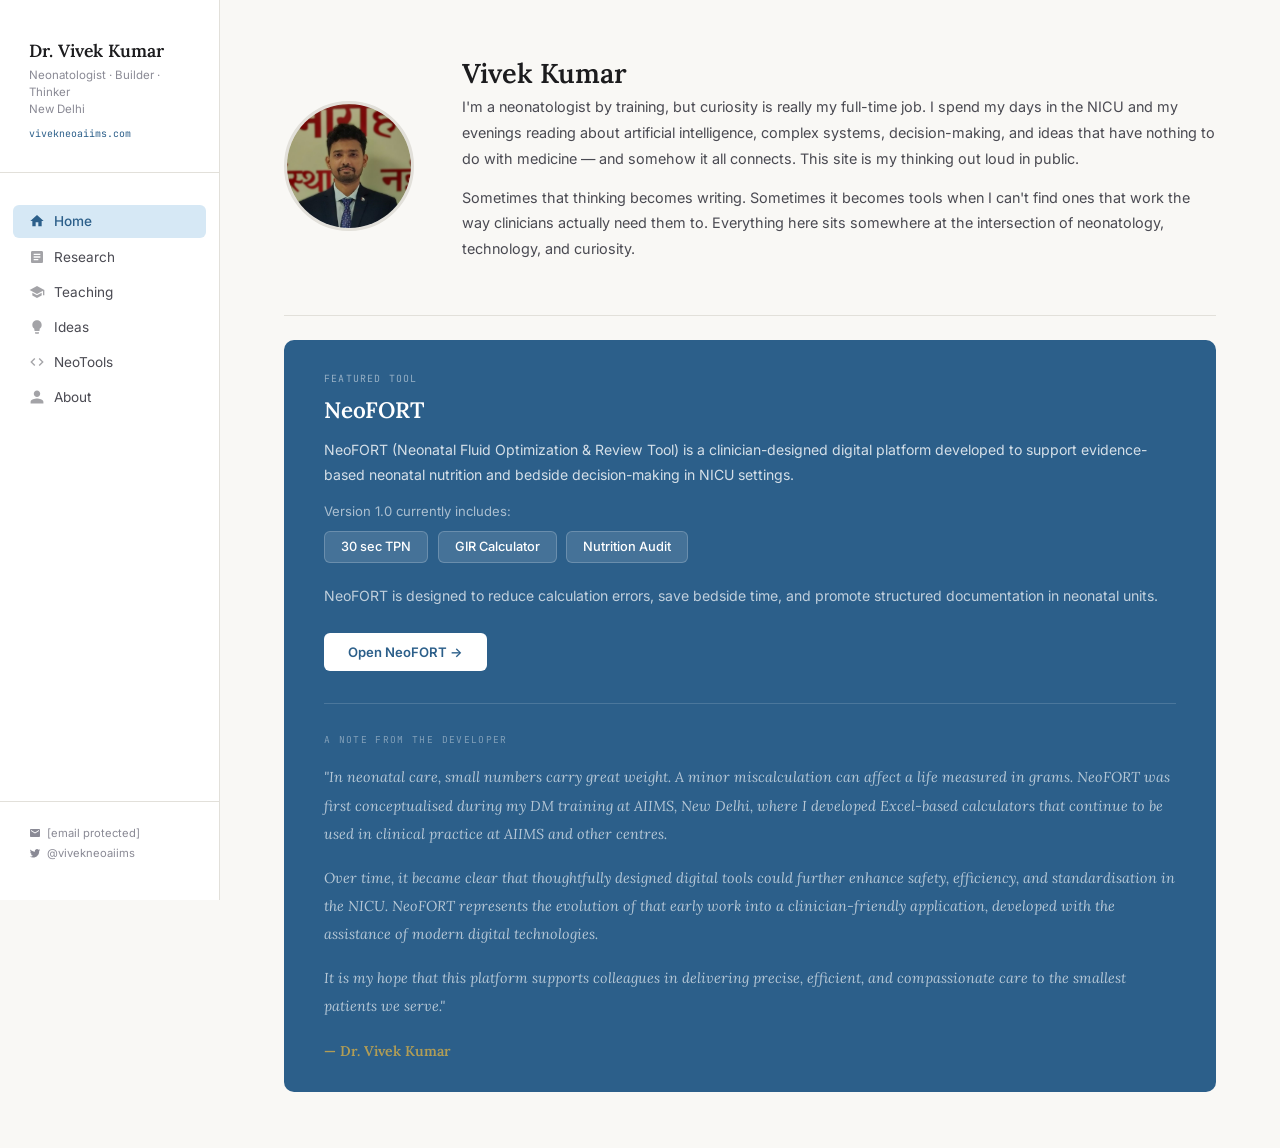
==== index.html @ 96e1ec3e "5th book addition" ====
<!DOCTYPE html>
<html lang="en">
<head>
  <meta charset="UTF-8"/>
  <meta name="viewport" content="width=device-width, initial-scale=1.0"/>
  <title>Dr. Vivek Kumar | Neonatologist · LHMC New Delhi</title>
  <link href="https://fonts.googleapis.com/css2?family=Lora:ital,wght@0,400;0,500;0,600;1,400;1,500&family=Inter:wght@300;400;500&family=JetBrains+Mono:wght@400&display=swap" rel="stylesheet"/>
  <style>
    *, *::before, *::after { box-sizing: border-box; margin: 0; padding: 0; }
    html { scroll-behavior: smooth; font-size: 16px; }

    :root {
      --bg: #f9f8f5;
      --white: #ffffff;
      --ink: #1c1c1e;
      --ink-mid: #4a4a52;
      --ink-light: #8a8a95;
      --rule: #e2e0da;
      --accent: #2c5f8a;
      --accent-light: #d6e8f5;
      --gold: #b8892a;
      --sidebar-w: 220px;
    }

    body {
      font-family: 'Inter', sans-serif;
      background: var(--bg);
      color: var(--ink);
      display: flex;
      min-height: 100vh;
    }

    /* ── SIDEBAR ── */
    #sidebar {
      width: var(--sidebar-w);
      min-height: 100vh;
      background: var(--white);
      border-right: 1px solid var(--rule);
      display: flex;
      flex-direction: column;
      padding: 2.5rem 0;
      position: fixed;
      top: 0; left: 0; bottom: 0;
      z-index: 50;
    }

    .site-id {
      padding: 0 1.8rem 2rem;
      border-bottom: 1px solid var(--rule);
      margin-bottom: 2rem;
    }
    .site-id .name {
      font-family: 'Lora', serif;
      font-size: 1.1rem; font-weight: 600;
      color: var(--ink); line-height: 1.3; margin-bottom: 0.25rem;
    }
    .site-id .role {
      font-size: 0.72rem; color: var(--ink-light); line-height: 1.5;
    }
    .site-id .domain {
      font-family: 'JetBrains Mono', monospace;
      font-size: 0.62rem; color: var(--accent);
      margin-top: 0.5rem; display: block;
    }

    nav ul { list-style: none; padding: 0 0.8rem; }
    nav ul li { margin-bottom: 0.1rem; }

    nav a {
      display: flex; align-items: center; gap: 0.6rem;
      padding: 0.55rem 1rem; border-radius: 6px;
      font-size: 0.85rem; font-weight: 400;
      color: var(--ink-mid); text-decoration: none;
      cursor: pointer; background: none; border: none;
      width: 100%; text-align: left;
      transition: background 0.15s, color 0.15s;
    }
    nav a:hover { background: var(--bg); color: var(--ink); }
    nav a.active { background: var(--accent-light); color: var(--accent); font-weight: 500; }

    .nav-icon { width: 16px; height: 16px; opacity: 0.5; flex-shrink: 0; fill: currentColor; }
    nav a.active .nav-icon, nav a:hover .nav-icon { opacity: 1; }

    .sidebar-footer {
      margin-top: auto; padding: 1.5rem 1.8rem 0;
      border-top: 1px solid var(--rule);
    }
    .contact-pill { display: flex; flex-direction: column; gap: 0.4rem; }
    .contact-pill a {
      font-size: 0.7rem; color: var(--ink-light);
      text-decoration: none; display: flex; align-items: center; gap: 0.4rem;
      transition: color 0.15s;
    }
    .contact-pill a:hover { color: var(--accent); }

    /* ── MAIN ── */
    main { margin-left: var(--sidebar-w); flex: 1; min-height: 100vh; }

    .page { display: none; padding: 3.5rem 4rem; max-width: 100%; }
    .page.active { display: block; }

    .page-eyebrow {
      font-family: 'JetBrains Mono', monospace;
      font-size: 0.65rem; letter-spacing: 0.12em;
      text-transform: uppercase; color: var(--gold); margin-bottom: 0.6rem;
    }
    .page-title {
      font-family: 'Lora', serif;
      font-size: 2rem; font-weight: 500;
      color: var(--ink); line-height: 1.2; margin-bottom: 1rem;
    }
    .page-title em { font-style: italic; color: var(--accent); }
    hr.divider { border: none; border-top: 1px solid var(--rule); margin: 1.5rem 0; }

    .section-subhead {
      font-family: 'JetBrains Mono', monospace;
      font-size: 0.65rem; letter-spacing: 0.12em;
      text-transform: uppercase; color: var(--ink-light);
      margin: 2rem 0 1rem;
    }

    /* ── HOME ── */
    .home-top { display: flex; gap: 3rem; align-items: center; margin-bottom: 2.5rem; }
    .home-photo {
      width: 130px; height: 130px; border-radius: 50%;
      background: var(--accent-light); border: 3px solid var(--rule);
      flex-shrink: 0; overflow: hidden;
      display: flex; align-items: center; justify-content: center;
    }
    .home-photo img { width: 100%; height: 100%; object-fit: cover; }
    .home-photo-placeholder { display: flex; flex-direction: column; align-items: center; gap: 0.5rem; }
    .home-photo-placeholder svg { width: 40px; height: 40px; fill: var(--accent); opacity: 0.3; }
    .home-photo-placeholder span { font-size: 0.6rem; color: var(--ink-light); font-family: 'JetBrains Mono', monospace; }
    .home-bio h1 { font-family: 'Lora', serif; font-size: 1.7rem; font-weight: 600; color: var(--ink); margin-bottom: 0.25rem; }
    .home-bio .subtitle { font-size: 0.88rem; color: var(--accent); font-weight: 400; margin-bottom: 1rem; }
    .home-bio p { font-size: 0.9rem; line-height: 1.8; color: var(--ink-mid); margin-bottom: 0.8rem; }

    .tag-row { display: flex; flex-wrap: wrap; gap: 0.4rem; margin-top: 1rem; }
    .tag { font-size: 0.7rem; background: var(--white); border: 1px solid var(--rule); color: var(--ink-mid); padding: 0.25rem 0.65rem; border-radius: 20px; }
    .tag.accent { background: var(--accent-light); border-color: #b8d4ec; color: var(--accent); }

    .cred-grid { display: grid; grid-template-columns: repeat(3, 1fr); gap: 1rem; margin-top: 2rem; }
    .cred-box { background: var(--white); border: 1px solid var(--rule); border-radius: 8px; padding: 1.1rem 1.2rem; }
    .cred-box .label { font-family: 'JetBrains Mono', monospace; font-size: 0.6rem; letter-spacing: 0.1em; text-transform: uppercase; color: var(--ink-light); margin-bottom: 0.35rem; }
    .cred-box .value { font-family: 'Lora', serif; font-size: 0.95rem; font-weight: 500; color: var(--ink); line-height: 1.4; }
    .cred-box .sub { font-size: 0.72rem; color: var(--ink-light); margin-top: 0.2rem; }

    /* ── RESEARCH ── */
    .pub-entry { padding: 1.4rem 0; border-bottom: 1px solid var(--rule); }
    .pub-entry:first-of-type { padding-top: 0; }
    .pub-meta-row { display: flex; align-items: center; gap: 0.6rem; margin-bottom: 0.4rem; flex-wrap: wrap; }
    .pub-year { font-family: 'JetBrains Mono', monospace; font-size: 0.65rem; color: var(--gold); }
    .pub-badge { font-size: 0.62rem; font-family: 'JetBrains Mono', monospace; background: var(--accent-light); color: var(--accent); padding: 0.1rem 0.45rem; border-radius: 3px; text-transform: uppercase; letter-spacing: 0.06em; }
    .pub-journal { font-size: 0.75rem; color: var(--ink-light); font-style: italic; }
    .pub-title { font-family: 'Lora', serif; font-size: 1rem; font-weight: 500; color: var(--ink); line-height: 1.45; margin-bottom: 0.3rem; }
    .pub-authors { font-size: 0.78rem; color: var(--ink-light); }
    .pub-doi { display: inline-block; margin-top: 0.4rem; font-size: 0.72rem; color: var(--accent); text-decoration: none; font-family: 'JetBrains Mono', monospace; }
    .pub-doi:hover { text-decoration: underline; }

    /* ── TEACHING ── */
    .teaching-item { background: var(--white); border: 1px solid var(--rule); border-radius: 8px; padding: 1.2rem 1.5rem; margin-bottom: 0.9rem; display: flex; justify-content: space-between; align-items: flex-start; gap: 1rem; }
    .teaching-item h4 { font-family: 'Lora', serif; font-size: 0.98rem; font-weight: 500; color: var(--ink); margin-bottom: 0.25rem; }
    .teaching-item p { font-size: 0.8rem; color: var(--ink-light); line-height: 1.6; }
    .teaching-badge { font-family: 'JetBrains Mono', monospace; font-size: 0.6rem; letter-spacing: 0.08em; text-transform: uppercase; white-space: nowrap; background: var(--bg); border: 1px solid var(--rule); color: var(--ink-light); padding: 0.2rem 0.5rem; border-radius: 4px; flex-shrink: 0; }

    /* ── IDEAS ── */
    .blog-entry { padding: 1.4rem 0; border-bottom: 1px solid var(--rule); cursor: pointer; }
    .blog-entry:hover .blog-entry-title { color: var(--accent); }
    .blog-entry-cat { font-family: 'JetBrains Mono', monospace; font-size: 0.62rem; color: var(--gold); text-transform: uppercase; letter-spacing: 0.1em; margin-bottom: 0.35rem; }
    .blog-entry-title { font-family: 'Lora', serif; font-size: 1.05rem; font-weight: 500; color: var(--ink); line-height: 1.4; margin-bottom: 0.4rem; transition: color 0.15s; }
    .blog-entry-desc { font-size: 0.82rem; color: var(--ink-light); line-height: 1.7; margin-bottom: 0.5rem; }
    .coming-soon { display: inline-block; font-family: 'JetBrains Mono', monospace; font-size: 0.6rem; letter-spacing: 0.1em; text-transform: uppercase; background: #fef3c7; color: #92400e; padding: 0.15rem 0.5rem; border-radius: 3px; }

    /* ── NEOTOOLS ── */
    .tool-card {
      background: var(--white); border: 1px solid var(--rule);
      border-radius: 10px; padding: 1.6rem 2rem; margin-bottom: 1rem;
      display: flex; justify-content: space-between; align-items: flex-start; gap: 2rem;
    }
    .tool-card-body h3 { font-family: 'Lora', serif; font-size: 1.1rem; font-weight: 600; color: var(--ink); margin-bottom: 0.3rem; }
    .tool-card-body .tool-tag { font-family: 'JetBrains Mono', monospace; font-size: 0.6rem; color: var(--gold); text-transform: uppercase; letter-spacing: 0.1em; margin-bottom: 0.5rem; }
    .tool-card-body p { font-size: 0.82rem; color: var(--ink-light); line-height: 1.7; }
    .tool-features { display: flex; gap: 0.5rem; flex-wrap: wrap; margin-top: 0.8rem; }
    .tool-features span { font-size: 0.75rem; background: var(--accent-light); color: var(--accent); padding: 0.2rem 0.6rem; border-radius: 4px; font-weight: 500; }
    .tool-btn { display: inline-flex; align-items: center; gap: 0.4rem; background: var(--accent); color: var(--white); font-size: 0.8rem; font-weight: 500; padding: 0.6rem 1.2rem; border-radius: 6px; text-decoration: none; white-space: nowrap; flex-shrink: 0; align-self: center; transition: background 0.15s; }
    .tool-btn:hover { background: #234d72; }
    .soon-badge { display: inline-block; font-family: 'JetBrains Mono', monospace; font-size: 0.6rem; letter-spacing: 0.1em; text-transform: uppercase; background: var(--bg); color: var(--ink-light); border: 1px solid var(--rule); padding: 0.2rem 0.6rem; border-radius: 4px; align-self: center; }

    /* ── ABOUT ── */
    .about-grid { display: grid; grid-template-columns: 1.2fr 1fr; gap: 3rem; align-items: start; margin-top: 1.5rem; }
    .about-photo-wrap { display: flex; flex-direction: column; align-items: center; gap: 1.5rem; }
    .about-photo {
      width: 180px; height: 180px; border-radius: 50%;
      background: var(--accent-light); border: 4px solid var(--rule);
      overflow: hidden; display: flex; align-items: center; justify-content: center;
    }
    .about-photo img { width: 100%; height: 100%; object-fit: cover; }
    .about-photo-placeholder svg { width: 60px; height: 60px; fill: var(--accent); opacity: 0.25; }
    .about-stat-stack { width: 100%; display: flex; flex-direction: column; gap: 0.75rem; }
    .about-stat { background: var(--white); border: 1px solid var(--rule); border-radius: 8px; padding: 1rem 1.2rem; }
    .about-stat .stat-num { font-family: 'Lora', serif; font-size: 1.6rem; font-weight: 600; color: var(--accent); line-height: 1; }
    .about-stat .stat-label { font-size: 0.72rem; color: var(--ink-light); margin-top: 0.2rem; }
    .about-text p { font-size: 0.9rem; color: var(--ink-mid); line-height: 1.9; margin-bottom: 1rem; }
    .edu-timeline { list-style: none; padding: 0; }
    .edu-timeline li { padding: 0.9rem 0 0.9rem 1.5rem; border-left: 2px solid var(--rule); position: relative; margin-left: 0.5rem; }
    .edu-timeline li::before { content: ''; position: absolute; left: -5px; top: 1.15rem; width: 8px; height: 8px; border-radius: 50%; background: var(--accent); }
    .edu-timeline li:last-child { border-left-color: transparent; }
    .edu-timeline .edu-deg { font-family: 'Lora', serif; font-size: 0.97rem; font-weight: 500; color: var(--ink); }
    .edu-timeline .edu-inst { font-size: 0.78rem; color: var(--accent); margin-top: 0.15rem; }
    .edu-timeline .edu-year { font-family: 'JetBrains Mono', monospace; font-size: 0.62rem; color: var(--ink-light); margin-top: 0.1rem; }
    .interest-chips { display: flex; flex-wrap: wrap; gap: 0.5rem; margin-top: 1rem; }
    .interest-chip { font-size: 0.78rem; background: var(--white); border: 1px solid var(--rule); color: var(--ink-mid); padding: 0.3rem 0.75rem; border-radius: 20px; display: flex; align-items: center; gap: 0.35rem; }
    .interest-chip.primary { background: var(--accent-light); border-color: #b8d4ec; color: var(--accent); }

    /* ── RESEARCH SECTION HEADINGS ── */
    .research-section-heading {
      display: flex;
      align-items: center;
      gap: 0.75rem;
      margin: 2.5rem 0 1.25rem;
    }
    .research-section-heading h2 {
      font-family: 'Lora', serif;
      font-size: 1.25rem;
      font-weight: 600;
      color: var(--ink);
      line-height: 1.2;
    }
    .research-section-heading .rsh-num {
      font-family: 'JetBrains Mono', monospace;
      font-size: 0.62rem;
      letter-spacing: 0.1em;
      color: var(--accent);
      background: var(--accent-light);
      border: 1px solid #b8d4ec;
      padding: 0.15rem 0.5rem;
      border-radius: 4px;
      text-transform: uppercase;
      white-space: nowrap;
    }
    .research-section-line {
      flex: 1;
      height: 1px;
      background: var(--rule);
    }

    /* ── ANCHOR NAV ── */
    .research-anchor-nav {
      display: flex;
      gap: 0.4rem;
      flex-wrap: wrap;
      margin-bottom: 1.75rem;
      padding: 0.75rem 1rem;
      background: var(--white);
      border: 1px solid var(--rule);
      border-radius: 8px;
    }
    .research-anchor-nav a {
      font-family: 'JetBrains Mono', monospace;
      font-size: 0.68rem;
      letter-spacing: 0.05em;
      color: var(--ink-mid);
      text-decoration: none;
      padding: 0.3rem 0.7rem;
      border-radius: 4px;
      transition: background 0.15s, color 0.15s;
      white-space: nowrap;
    }
    .research-anchor-nav a:hover {
      background: var(--accent-light);
      color: var(--accent);
    }

    /* ── RESEARCH RESPONSIVE GRIDS ── */
    .metrics-grid {
      display: grid;
      grid-template-columns: repeat(4, 1fr);
      gap: 0.75rem;
      margin-bottom: 2rem;
    }
    .metric-card {
      background: var(--white);
      border: 1px solid var(--rule);
      border-radius: 8px;
      padding: 1rem 1.2rem;
      text-align: center;
    }
    .metric-val {
      font-family: 'Lora', serif;
      font-size: 1.6rem;
      font-weight: 600;
      color: var(--accent);
      line-height: 1;
      min-height: 1.6rem;
      display: flex;
      align-items: center;
      justify-content: center;
    }
    .metric-val.loading::after {
      content: '';
      display: inline-block;
      width: 18px; height: 18px;
      border: 2px solid var(--accent-light);
      border-top-color: var(--accent);
      border-radius: 50%;
      animation: spin 0.8s linear infinite;
    }
    @keyframes spin { to { transform: rotate(360deg); } }
    .metric-label {
      font-family: 'JetBrains Mono', monospace;
      font-size: 0.6rem;
      letter-spacing: 0.04em;
      color: var(--ink-light);
      margin-top: 0.3rem;
    }
    .grants-grid {
      display: grid;
      grid-template-columns: 1fr 1fr;
      gap: 1rem;
      margin-bottom: 2rem;
    }
    .awards-grid {
      display: grid;
      grid-template-columns: 1fr 1fr;
      gap: 0.75rem;
    }
    .scholar-updated {
      font-family: 'JetBrains Mono', monospace;
      font-size: 0.58rem;
      color: var(--ink-light);
      text-align: right;
      margin-bottom: 1.5rem;
      margin-top: -0.25rem;
    }

    /* ── MOBILE ── */
    .mobile-menu-btn { display: none; position: fixed; top: 1rem; left: 1rem; z-index: 100; background: var(--white); border: 1px solid var(--rule); border-radius: 6px; padding: 0.5rem 0.7rem; cursor: pointer; font-size: 1rem; }
    @media (max-width: 768px) {
      .mobile-menu-btn { display: block; }
      #sidebar { transform: translateX(-100%); transition: transform 0.25s ease; }
      #sidebar.open { transform: translateX(0); }
      main { margin-left: 0; }
      .page { padding: 4rem 1.5rem 2rem; }
      .home-top { flex-direction: column; gap: 1.5rem; align-items: center; text-align: center; }
      .cred-grid { grid-template-columns: 1fr 1fr; }
      .about-grid { grid-template-columns: 1fr; }
      .tool-card { flex-direction: column; }
      .metrics-grid { grid-template-columns: repeat(2, 1fr); }
      .grants-grid { grid-template-columns: 1fr; }
      .awards-grid { grid-template-columns: 1fr; }
      .pub-meta-row { flex-wrap: wrap; }
      .page-title { font-size: 1.5rem; }
    }
    @media (max-width: 480px) {
      .page { padding: 4rem 1rem 2rem; }
      .metrics-grid { grid-template-columns: repeat(2, 1fr); gap: 0.5rem; }
      .metric-val { font-size: 1.3rem; }
    }
  </style>
</head>
<body>

<button class="mobile-menu-btn" onclick="document.getElementById('sidebar').classList.toggle('open')">☰</button>

<aside id="sidebar">
  <div class="site-id">
    <div class="name">Dr. Vivek Kumar</div>
    <div class="role">Neonatologist · Builder · Thinker<br/>New Delhi</div>
    <span class="domain">vivekneoaiims.com</span>
  </div>

  <nav>
    <ul>
      <li>
        <a href="#" class="active" onclick="showPage('home',this);return false;">
          <svg class="nav-icon" viewBox="0 0 24 24"><path d="M10 20v-6h4v6h5v-8h3L12 3 2 12h3v8z"/></svg>
          Home
        </a>
      </li>
      <li>
        <a href="#" onclick="showPage('research',this);return false;">
          <svg class="nav-icon" viewBox="0 0 24 24"><path d="M19 3H5c-1.1 0-2 .9-2 2v14c0 1.1.9 2 2 2h14c1.1 0 2-.9 2-2V5c0-1.1-.9-2-2-2zm-5 14H7v-2h7v2zm3-4H7v-2h10v2zm0-4H7V7h10v2z"/></svg>
          Research
        </a>
      </li>
      <li>
        <a href="#" onclick="showPage('teaching',this);return false;">
          <svg class="nav-icon" viewBox="0 0 24 24"><path d="M12 3L1 9l11 6 9-4.91V17h2V9L12 3zM5 13.18v4L12 21l7-3.82v-4L12 17l-7-3.82z"/></svg>
          Teaching
        </a>
      </li>
      <li>
        <a href="#" onclick="showPage('ideas',this);return false;">
          <svg class="nav-icon" viewBox="0 0 24 24"><path d="M9 21c0 .55.45 1 1 1h4c.55 0 1-.45 1-1v-1H9v1zm3-19C8.14 2 5 5.14 5 9c0 2.38 1.19 4.47 3 5.74V17c0 .55.45 1 1 1h6c.55 0 1-.45 1-1v-2.26c1.81-1.27 3-3.36 3-5.74 0-3.86-3.14-7-7-7z"/></svg>
          Ideas
        </a>
      </li>
      <li>
        <a href="#" onclick="showPage('neotools',this);return false;">
          <svg class="nav-icon" viewBox="0 0 24 24"><path d="M9.4 16.6L4.8 12l4.6-4.6L8 6l-6 6 6 6 1.4-1.4zm5.2 0l4.6-4.6-4.6-4.6L16 6l6 6-6 6-1.4-1.4z"/></svg>
          NeoTools
        </a>
      </li>
      <li>
        <a href="#" onclick="showPage('about',this);return false;">
          <svg class="nav-icon" viewBox="0 0 24 24"><path d="M12 12c2.7 0 4.8-2.1 4.8-4.8S14.7 2.4 12 2.4 7.2 4.5 7.2 7.2 9.3 12 12 12zm0 2.4c-3.2 0-9.6 1.6-9.6 4.8v2.4h19.2v-2.4c0-3.2-6.4-4.8-9.6-4.8z"/></svg>
          About
        </a>
      </li>
    </ul>
  </nav>

  <div class="sidebar-footer">
    <div class="contact-pill">
      <a href="/cdn-cgi/l/email-protection#c1b7a8b7a4aa81b7a8b7a4aaafa4aea0a8a8acb2efa2aeac">
        <svg width="12" height="12" viewBox="0 0 24 24" fill="currentColor"><path d="M20 4H4c-1.1 0-2 .9-2 2v12c0 1.1.9 2 2 2h16c1.1 0 2-.9 2-2V6c0-1.1-.9-2-2-2zm0 4l-8 5-8-5V6l8 5 8-5v2z"/></svg>
        <span class="__cf_email__" data-cfemail="4e3827382b250e3827382b25202b212f2727233d602d2123">[email&#160;protected]</span>
      </a>
      <a href="https://twitter.com/vivekneoaiims" target="_blank">
        <svg width="12" height="12" viewBox="0 0 24 24" fill="currentColor"><path d="M22.46 6c-.77.35-1.6.58-2.46.69.88-.53 1.56-1.37 1.88-2.38-.83.5-1.75.85-2.72 1.05C18.37 4.5 17.26 4 16 4c-2.35 0-4.27 1.92-4.27 4.29 0 .34.04.67.11.98C8.28 9.09 5.11 7.38 3 4.79c-.37.63-.58 1.37-.58 2.15 0 1.49.75 2.81 1.91 3.56-.71 0-1.37-.2-1.95-.5v.03c0 2.08 1.48 3.82 3.44 4.21a4.22 4.22 0 0 1-1.93.07 4.28 4.28 0 0 0 4 2.98 8.521 8.521 0 0 1-5.33 1.84c-.34 0-.68-.02-1.02-.06C3.44 20.29 5.7 21 8.12 21 16 21 20.33 14.46 20.33 8.79c0-.19 0-.37-.01-.56.84-.6 1.56-1.36 2.14-2.23z"/></svg>
        @vivekneoaiims
      </a>
    </div>
  </div>
</aside>

<main>

  <!-- HOME -->
  <div class="page active" id="page-home">
    <div class="home-top">
      <div class="home-photo">
        <img src="images/profile.jpg" alt="Vivek" onerror="this.style.display='none';this.nextElementSibling.style.display='flex'"/>
        <div class="home-photo-placeholder" style="display:none">
          <svg viewBox="0 0 24 24"><path d="M12 12c2.7 0 4.8-2.1 4.8-4.8S14.7 2.4 12 2.4 7.2 4.5 7.2 7.2 9.3 12 12 12zm0 2.4c-3.2 0-9.6 1.6-9.6 4.8v2.4h19.2v-2.4c0-3.2-6.4-4.8-9.6-4.8z"/></svg>
          <span>Add profile.jpg</span>
        </div>
      </div>
      <div class="home-bio">
        <h1>Vivek Kumar</h1>
        <p>I'm a neonatologist by training, but curiosity is really my full-time job. I spend my days in the NICU and my evenings reading about artificial intelligence, complex systems, decision-making, and ideas that have nothing to do with medicine — and somehow it all connects. This site is my thinking out loud in public.</p>
        <p>Sometimes that thinking becomes writing. Sometimes it becomes tools when I can't find ones that work the way clinicians actually need them to. Everything here sits somewhere at the intersection of neonatology, technology, and curiosity.</p>
      </div>
    </div>
    <hr class="divider"/>
    <div style="background:#2c5f8a;border-radius:10px;padding:2rem 2.5rem;margin-bottom:0;">
      <div style="font-family:'JetBrains Mono',monospace;font-size:0.62rem;letter-spacing:0.12em;text-transform:uppercase;color:rgba(255,255,255,0.5);margin-bottom:0.6rem;">Featured Tool</div>
      <div style="font-family:'Lora',serif;font-size:1.4rem;font-weight:600;color:#fff;margin-bottom:0.8rem;">NeoFORT</div>
      <p style="font-size:0.88rem;color:rgba(255,255,255,0.8);line-height:1.8;margin-bottom:1rem;">
        NeoFORT (Neonatal Fluid Optimization & Review Tool) is a clinician-designed digital platform developed to support evidence-based neonatal nutrition and bedside decision-making in NICU settings.
      </p>
      <p style="font-size:0.82rem;color:rgba(255,255,255,0.6);margin-bottom:0.75rem;">Version 1.0 currently includes:</p>
      <div style="display:flex;gap:0.6rem;flex-wrap:wrap;margin-bottom:1.3rem;">
        <span style="background:rgba(255,255,255,0.12);border:1px solid rgba(255,255,255,0.2);color:#fff;font-size:0.8rem;font-weight:500;padding:0.45rem 1rem;border-radius:6px;">30 sec TPN</span>
        <span style="background:rgba(255,255,255,0.12);border:1px solid rgba(255,255,255,0.2);color:#fff;font-size:0.8rem;font-weight:500;padding:0.45rem 1rem;border-radius:6px;">GIR Calculator</span>
        <span style="background:rgba(255,255,255,0.12);border:1px solid rgba(255,255,255,0.2);color:#fff;font-size:0.8rem;font-weight:500;padding:0.45rem 1rem;border-radius:6px;">Nutrition Audit</span>
      </div>
      <p style="font-size:0.88rem;color:rgba(255,255,255,0.7);line-height:1.8;margin-bottom:1.5rem;">
        NeoFORT is designed to reduce calculation errors, save bedside time, and promote structured documentation in neonatal units.
      </p>
      <a href="https://neonest-india.vercel.app/" target="_blank" style="display:inline-block;background:#fff;color:#2c5f8a;font-size:0.82rem;font-weight:600;padding:0.7rem 1.5rem;border-radius:6px;text-decoration:none;">Open NeoFORT →</a>

      <!-- Developer Note — inside same card -->
      <div style="margin-top:2rem;padding-top:1.8rem;border-top:1px solid rgba(255,255,255,0.15);">
      <div style="font-family:'JetBrains Mono',monospace;font-size:0.6rem;letter-spacing:0.14em;text-transform:uppercase;color:rgba(255,255,255,0.4);margin-bottom:1.1rem;">A Note from the Developer</div>
      <p style="font-family:'Lora',serif;font-size:0.9rem;color:rgba(255,255,255,0.65);line-height:1.95;font-style:italic;margin-bottom:1rem;">
        "In neonatal care, small numbers carry great weight. A minor miscalculation can affect a life measured in grams. NeoFORT was first conceptualised during my DM training at AIIMS, New Delhi, where I developed Excel-based calculators that continue to be used in clinical practice at AIIMS and other centres.
      </p>
      <p style="font-family:'Lora',serif;font-size:0.9rem;color:rgba(255,255,255,0.65);line-height:1.95;font-style:italic;margin-bottom:1rem;">
        Over time, it became clear that thoughtfully designed digital tools could further enhance safety, efficiency, and standardisation in the NICU. NeoFORT represents the evolution of that early work into a clinician-friendly application, developed with the assistance of modern digital technologies.
      </p>
      <p style="font-family:'Lora',serif;font-size:0.9rem;color:rgba(255,255,255,0.65);line-height:1.95;font-style:italic;margin-bottom:1.4rem;">
        It is my hope that this platform supports colleagues in delivering precise, efficient, and compassionate care to the smallest patients we serve."
      </p>
      <div style="font-family:'Lora',serif;font-size:0.88rem;font-weight:600;color:rgba(201,168,76,0.85);">— Dr. Vivek Kumar</div>
      </div>
    </div>
  </div>

  <!-- ═══ RESEARCH ═══ -->
  <div class="page" id="page-research">

    <div class="page-eyebrow">Scholarship</div>
    <h1 class="page-title">Research & <em>Publications</em></h1>

    <!-- Intro + identity badges in one natural row -->
    <div style="display:flex;align-items:flex-start;flex-wrap:wrap;gap:1.5rem;margin-bottom:1.5rem;">
      <p style="font-size:0.88rem;color:var(--ink-mid);line-height:1.85;flex:1;min-width:220px;margin:0;">Clinician-researcher working at the intersection of neonatal sepsis, digital health infrastructure, and AI-assisted decision-making. Published across national and international indexed journals with a focus on evidence that can change practice in Indian NICUs.</p>
      <div style="display:flex;flex-direction:column;gap:0.5rem;flex-shrink:0;">
        <a href="https://scholar.google.com/citations?user=DnsOngMAAAAJ&hl=en" target="_blank" style="display:inline-flex;align-items:center;gap:0.5rem;background:var(--white);border:1px solid var(--rule);border-radius:6px;padding:0.45rem 0.9rem;text-decoration:none;font-size:0.75rem;font-weight:500;color:#4285f4;transition:border-color 0.15s;" onmouseover="this.style.borderColor='#4285f4'" onmouseout="this.style.borderColor='var(--rule)'">
          <svg width="13" height="13" viewBox="0 0 24 24" fill="none"><path d="M12 24a7 7 0 1 1 0-14 7 7 0 0 1 0 14zm0-24L0 9.5h3.5V20h4v-6h5v6h4V9.5H24L12 0z" fill="#4285f4"/></svg>
          Google Scholar
        </a>
        <a href="https://orcid.org/0000-0002-7252-0617" target="_blank" style="display:inline-flex;align-items:center;gap:0.5rem;background:var(--white);border:1px solid var(--rule);border-radius:6px;padding:0.45rem 0.9rem;text-decoration:none;font-size:0.75rem;font-weight:500;color:#5a8a00;transition:border-color 0.15s;" onmouseover="this.style.borderColor='#a6ce39'" onmouseout="this.style.borderColor='var(--rule)'">
          <svg width="13" height="13" viewBox="0 0 24 24"><circle cx="12" cy="12" r="12" fill="#a6ce39"/><text x="12" y="16" text-anchor="middle" font-size="10" font-family="Arial" font-weight="bold" fill="white">iD</text></svg>
          ORCID &nbsp;<span style="font-family:'JetBrains Mono',monospace;font-size:0.65rem;color:var(--ink-light);font-weight:400;">0000-0002-7252-0617</span>
        </a>
      </div>
    </div>

    <!-- Metrics -->
    <div class="metrics-grid">
      <div class="metric-card">
        <div class="metric-val" id="pub-count">20</div>
        <div class="metric-label">Publications</div>
      </div>
      <div class="metric-card">
        <div class="metric-val">127</div>
        <div class="metric-label">Citations</div>
      </div>
      <div class="metric-card">
        <div class="metric-val">7</div>
        <div class="metric-label">h-index</div>
      </div>
      <div class="metric-card">
        <div class="metric-val">5</div>
        <div class="metric-label">i10-index</div>
      </div>
    </div>
    <p style="font-family:'JetBrains Mono',monospace;font-size:0.58rem;color:var(--ink-light);text-align:right;margin-top:-0.25rem;margin-bottom:1.5rem;">Last updated: March 2026 · Source: Google Scholar</p>

    <hr class="divider" style="margin-top:0;"/>

    <!-- ── SECTION 1: ONGOING PROJECTS ── -->
    <div class="research-section-heading" id="r-ongoing">
      <h2>Ongoing Projects</h2>
      <span class="rsh-num">Active</span>
      <div class="research-section-line"></div>
    </div>

    <div style="border:1px solid var(--rule);border-radius:10px;overflow:hidden;margin-bottom:1rem;">
      <div style="background:var(--accent);padding:1rem 1.5rem;display:flex;justify-content:space-between;align-items:center;flex-wrap:wrap;gap:0.5rem;">
        <div>
          <span style="font-family:'JetBrains Mono',monospace;font-size:0.6rem;letter-spacing:0.1em;text-transform:uppercase;color:rgba(255,255,255,0.6);">Dept. of Biotechnology, Govt. of India · 2021–2026</span>
          <div style="font-family:'Lora',serif;font-size:1rem;font-weight:600;color:#fff;margin-top:0.3rem;line-height:1.35;">Sepsis-related Mortality in Neonates in India — A Multi-disciplinary Program</div>
        </div>
        <span style="font-family:'JetBrains Mono',monospace;font-size:0.72rem;background:rgba(255,255,255,0.15);color:#fff;border:1px solid rgba(255,255,255,0.25);padding:0.3rem 0.75rem;border-radius:4px;white-space:nowrap;">₹ 45.5 Crore</span>
      </div>
      <div style="background:var(--white);padding:1rem 1.5rem;">
        <div style="display:flex;flex-wrap:wrap;gap:2rem;">
          <div>
            <div style="font-family:'JetBrains Mono',monospace;font-size:0.58rem;text-transform:uppercase;letter-spacing:0.1em;color:var(--ink-light);margin-bottom:0.2rem;">Role</div>
            <div style="font-size:0.82rem;color:var(--ink);font-weight:500;">Lead Coordinator &amp; Co-PI</div>
          </div>
          <div>
            <div style="font-family:'JetBrains Mono',monospace;font-size:0.58rem;text-transform:uppercase;letter-spacing:0.1em;color:var(--ink-light);margin-bottom:0.2rem;">Type</div>
            <div style="font-size:0.82rem;color:var(--ink);">Multi-site, multi-institutional</div>
          </div>
          <div>
            <div style="font-family:'JetBrains Mono',monospace;font-size:0.58rem;text-transform:uppercase;letter-spacing:0.1em;color:var(--ink-light);margin-bottom:0.2rem;">Centre</div>
            <div style="font-size:0.82rem;color:var(--ink);">AIIMS, New Delhi</div>
          </div>
        </div>
        <p style="font-size:0.82rem;color:var(--ink-mid);line-height:1.8;margin-top:0.85rem;">A multi-disciplinary national program studying the biology, epidemiology, and outcomes of neonatal sepsis across tertiary centres in India. The project encompasses biomarker profiling, antimicrobial resistance patterns, clinical phenotyping, and the construction of an AI-ready digital sepsis registry to power future machine-learning applications.</p>
      </div>
    </div>

    <hr class="divider"/>

    <!-- ── SECTION 2: PAST PROJECTS ── -->
    <div class="research-section-heading" id="r-past">
      <h2>Past Projects</h2>
      <span class="rsh-num">Completed</span>
      <div class="research-section-line"></div>
    </div>

    <div style="border:1px solid var(--rule);border-radius:10px;overflow:hidden;margin-bottom:1rem;">
      <div style="background:#f5f0e8;padding:1rem 1.5rem;display:flex;justify-content:space-between;align-items:center;flex-wrap:wrap;gap:0.5rem;">
        <div>
          <span style="font-family:'JetBrains Mono',monospace;font-size:0.6rem;letter-spacing:0.1em;text-transform:uppercase;color:var(--gold);">Bill &amp; Melinda Gates Foundation · 2019–2024</span>
          <div style="font-family:'Lora',serif;font-size:1rem;font-weight:600;color:var(--ink);margin-top:0.3rem;line-height:1.35;">Burden of Multidrug-Resistant Neonatal Sepsis in District Hospitals in India</div>
        </div>
        <span style="font-family:'JetBrains Mono',monospace;font-size:0.72rem;background:#fef3c7;color:#92400e;border:1px solid #f6d860;padding:0.3rem 0.75rem;border-radius:4px;white-space:nowrap;">$ 1.25 Million</span>
      </div>
      <div style="background:var(--white);padding:1rem 1.5rem;">
        <div style="display:flex;flex-wrap:wrap;gap:2rem;margin-bottom:0.85rem;">
          <div>
            <div style="font-family:'JetBrains Mono',monospace;font-size:0.58rem;text-transform:uppercase;letter-spacing:0.1em;color:var(--ink-light);margin-bottom:0.2rem;">Role</div>
            <div style="font-size:0.82rem;color:var(--ink);font-weight:500;">Co-Investigator</div>
          </div>
          <div>
            <div style="font-family:'JetBrains Mono',monospace;font-size:0.58rem;text-transform:uppercase;letter-spacing:0.1em;color:var(--ink-light);margin-bottom:0.2rem;">Type</div>
            <div style="font-size:0.82rem;color:var(--ink);">Multi-site national study · Level-II NICUs</div>
          </div>
          <div>
            <div style="font-family:'JetBrains Mono',monospace;font-size:0.58rem;text-transform:uppercase;letter-spacing:0.1em;color:var(--ink-light);margin-bottom:0.2rem;">Status</div>
            <div style="font-size:0.82rem;color:#16a34a;font-weight:500;">Completed · Published</div>
          </div>
        </div>
        <p style="font-size:0.82rem;color:var(--ink-mid);line-height:1.8;">A landmark multi-site study examining the epidemiology and antimicrobial resistance burden of neonatal sepsis across district-level hospitals in India — a setting largely understudied in existing literature. Results published in <em>Lancet Global Health</em> (2025).</p>
      </div>
    </div>

    <div style="border:1px solid var(--rule);border-radius:10px;overflow:hidden;margin-bottom:1rem;">
      <div style="background:#f5f0e8;padding:1rem 1.5rem;">
        <span style="font-family:'JetBrains Mono',monospace;font-size:0.6rem;letter-spacing:0.1em;text-transform:uppercase;color:var(--gold);">AIIMS New Delhi · During DM Training</span>
        <div style="font-family:'Lora',serif;font-size:1rem;font-weight:600;color:var(--ink);margin-top:0.3rem;line-height:1.35;">30-Sec TPN &amp; Nutrition Audit Made Easy — Excel-based NICU Tools</div>
      </div>
      <div style="background:var(--white);padding:1rem 1.5rem;">
        <p style="font-size:0.82rem;color:var(--ink-mid);line-height:1.8;">Innovated and built Excel-based tools for rapid TPN calculation and nutrition compliance auditing during DM residency at AIIMS. Tools adopted in 12+ NICUs across India including AIIMS Delhi, and formed the conceptual foundation for NeoFORT.</p>
      </div>
    </div>

    <hr class="divider"/>

    <!-- ── SECTION 3: PUBLICATIONS ── -->
    <div class="research-section-heading" id="r-publications">
      <h2>Selected Publications</h2>
      <span class="rsh-num">Top 5</span>
      <div class="research-section-line"></div>
    </div>
    <p style="font-size:0.78rem;color:var(--ink-light);margin-bottom:1.5rem;margin-top:-0.75rem;">Chosen by the author · <a href="https://scholar.google.com/citations?user=DnsOngMAAAAJ&hl=en" target="_blank" style="color:var(--accent);text-decoration:none;font-weight:500;">See all <span id="pub-count-scholar"></span> on Google Scholar →</a></p>

    <div class="pub-entry">
      <div class="pub-meta-row">
        <span class="pub-year">2025</span>
        <span class="pub-badge" style="background:#fce7f3;color:#831843;">Lancet Global Health</span>
        <span class="pub-badge">Original Article</span>
      </div>
      <div class="pub-title">Multidrug-resistant sepsis in special newborn care units in five district hospitals in India: a prospective cohort study</div>
      <div class="pub-authors">Jain K, <strong>Kumar V</strong>, Plakkal N, Chawla D, Jindal A, Bora R, Gupta N, Sastry A, Singla N, Bhargava A, Nath R, Nag VL, Mohapatra S, Wadhwa N, Agarwal R, Sankar MJ; DH study collaborators.</div>
      <div style="margin-top:0.6rem;display:flex;gap:0.6rem;flex-wrap:wrap;align-items:center;">
        <a href="https://pubmed.ncbi.nlm.nih.gov/40023188/" target="_blank" class="pub-doi" style="background:var(--accent-light);padding:0.25rem 0.75rem;border-radius:4px;">PubMed →</a>
        <span style="font-family:'JetBrains Mono',monospace;font-size:0.62rem;color:var(--ink-light);">10.1016/S2214-109X(24)00564-3</span>
      </div>
    </div>

    <div class="pub-entry">
      <div class="pub-meta-row">
        <span class="pub-year">2024</span>
        <span class="pub-badge">Original Article</span>
        <span class="pub-journal">Indian Journal of Pediatrics</span>
      </div>
      <div class="pub-title">Need for repeat-hospitalization in very low birth weight or very preterm infants: a prospective cohort study</div>
      <div class="pub-authors"><strong>Kumar V</strong>, Anand P, Verma A, Thukral A, Sankar MJ, Agarwal R.</div>
      <div style="margin-top:0.6rem;display:flex;gap:0.6rem;flex-wrap:wrap;align-items:center;">
        <a href="https://doi.org/10.1007/s12098-023-04999-7" target="_blank" class="pub-doi" style="background:var(--accent-light);padding:0.25rem 0.75rem;border-radius:4px;">PubMed →</a>
        <span style="font-family:'JetBrains Mono',monospace;font-size:0.62rem;color:var(--ink-light);">10.1007/s12098-023-04999-7</span>
      </div>
    </div>

    <div class="pub-entry">
      <div class="pub-meta-row">
        <span class="pub-year">2024</span>
        <span class="pub-badge">Original Article</span>
        <span class="pub-journal">Indian Pediatrics</span>
      </div>
      <div class="pub-title">Use of paracetamol for treatment of patent ductus arteriosus in preterm neonates: a 5-year experience from a tertiary hospital in India</div>
      <div class="pub-authors">Kainth D, Prakash S, <strong>Kumar V</strong>, Dhinakaran R, Verma A, Agarwal R.</div>
      <div style="margin-top:0.6rem;display:flex;gap:0.6rem;flex-wrap:wrap;align-items:center;">
        <a href="https://doi.org/10.1007/s13312-024-3231-z" target="_blank" class="pub-doi" style="background:var(--accent-light);padding:0.25rem 0.75rem;border-radius:4px;">PubMed →</a>
        <span style="font-family:'JetBrains Mono',monospace;font-size:0.62rem;color:var(--ink-light);">10.1007/s13312-024-3231-z</span>
      </div>
    </div>

    <div class="pub-entry">
      <div class="pub-meta-row">
        <span class="pub-year">2025</span>
        <span class="pub-badge">Original Article</span>
        <span class="pub-journal">Journal of Perinatology</span>
      </div>
      <div class="pub-title">Post-procedure pain in preterm neonates undergoing retinopathy of prematurity (ROP) screening: a prospective cohort study</div>
      <div class="pub-authors">Singla R, Verma A, <strong>Kumar V</strong>, Chandra P, Thukral A, Sankar MJ, Agarwal R.</div>
      <div style="margin-top:0.6rem;display:flex;gap:0.6rem;flex-wrap:wrap;align-items:center;">
        <a href="https://doi.org/10.1038/s41372-024-02107-x" target="_blank" class="pub-doi" style="background:var(--accent-light);padding:0.25rem 0.75rem;border-radius:4px;">PubMed →</a>
        <span style="font-family:'JetBrains Mono',monospace;font-size:0.62rem;color:var(--ink-light);">10.1038/s41372-024-02107-x</span>
      </div>
    </div>

    <div class="pub-entry">
      <div class="pub-meta-row">
        <span class="pub-year">2023</span>
        <span class="pub-badge" style="background:#fce7f3;color:#831843;">Lancet Oncology</span>
        <span class="pub-badge">Original Article</span>
      </div>
      <div class="pub-title">Sex disparity in childhood cancer in India: a multi-centre, individual patient data analysis</div>
      <div class="pub-authors">Bhatia KP, Ganguly S, Sasi A, <strong>Kumar V</strong>, Deo S, Agarwala S, Radhakrishnan V, Swaminathan R, Kapoor G, Manoharan N, Malhotra S, Pushpam D, Bakhshi S.</div>
      <div style="margin-top:0.6rem;display:flex;gap:0.6rem;flex-wrap:wrap;align-items:center;">
        <a href="https://doi.org/10.1016/S1470-2045(22)00688-X" target="_blank" class="pub-doi" style="background:var(--accent-light);padding:0.25rem 0.75rem;border-radius:4px;">PubMed →</a>
        <span style="font-family:'JetBrains Mono',monospace;font-size:0.62rem;color:var(--ink-light);">10.1016/S1470-2045(22)00688-X</span>
      </div>
    </div>

    <!-- See all -->
    <div style="margin-top:1.25rem;padding:1.2rem 1.6rem;background:var(--white);border:1px solid var(--rule);border-radius:8px;display:flex;align-items:center;justify-content:space-between;flex-wrap:wrap;gap:1rem;">
      <div>
        <div style="font-size:0.84rem;font-weight:500;color:var(--ink);margin-bottom:0.15rem;"><span id="pub-count-cta"></span> peer-reviewed publications</div>
        <div style="font-size:0.75rem;color:var(--ink-light);">Complete list on Google Scholar and PubMed</div>
      </div>
      <a href="https://scholar.google.com/citations?user=DnsOngMAAAAJ&hl=en" target="_blank" style="display:inline-flex;align-items:center;gap:0.4rem;background:var(--accent);color:#fff;font-size:0.8rem;font-weight:500;padding:0.6rem 1.2rem;border-radius:6px;text-decoration:none;white-space:nowrap;flex-shrink:0;transition:background 0.15s;" onmouseover="this.style.background='#234d72'" onmouseout="this.style.background='var(--accent)'">View all on Google Scholar →</a>
    </div>

    <hr class="divider"/>

    <!-- ── SECTION 4: BOOK CHAPTERS ── -->
    <div class="research-section-heading" id="r-books">
      <h2>Book chapters</h2>
      <span class="rsh-num">5 chapters</span>
      <div class="research-section-line"></div>
    </div>

    <div style="display:flex;flex-direction:column;gap:0.6rem;margin-bottom:0.5rem;">

      <div style="background:var(--white);border:1px solid var(--rule);border-radius:8px;padding:1rem 1.4rem;">
        <div style="display:flex;gap:0.75rem;align-items:flex-start;">
          <div style="flex-shrink:0;font-family:'JetBrains Mono',monospace;font-size:0.65rem;color:var(--accent);background:var(--accent-light);border:1px solid #b8d4ec;border-radius:4px;padding:0.2rem 0.5rem;margin-top:0.1rem;white-space:nowrap;">2025</div>
          <div style="flex:1;">
            <div style="font-size:0.85rem;font-weight:500;color:var(--ink);line-height:1.45;margin-bottom:0.25rem;">Sepsis signs</div>
            <div style="font-size:0.78rem;color:var(--ink-mid);line-height:1.6;">In: Dutta S (ed). <em>Neonatal Sepsis: A Comprehensive Guide to Prevention, Diagnosis and Management</em>, 1st edn. 2025. Chapter 3A. ISBN: 978-81-980057-6-2.</div>
          </div>
        </div>
      </div>

      <div style="background:var(--white);border:1px solid var(--rule);border-radius:8px;padding:1rem 1.4rem;">
        <div style="display:flex;gap:0.75rem;align-items:flex-start;">
          <div style="flex-shrink:0;font-family:'JetBrains Mono',monospace;font-size:0.65rem;color:var(--accent);background:var(--accent-light);border:1px solid #b8d4ec;border-radius:4px;padding:0.2rem 0.5rem;margin-top:0.1rem;white-space:nowrap;">2025</div>
          <div style="flex:1;">
            <div style="font-size:0.85rem;font-weight:500;color:var(--ink);line-height:1.45;margin-bottom:0.25rem;">Approach to anaemia</div>
            <div style="font-size:0.78rem;color:var(--ink-mid);line-height:1.6;">In: Parthasarathy A, Menon PSN, Nair MKC (eds). <em>IAP Textbook of Pediatrics</em>, 8th edn. Jaypee Brothers Medical Publishers, 2025. Chapter 14.2.</div>
          </div>
        </div>
      </div>

      <div style="background:var(--white);border:1px solid var(--rule);border-radius:8px;padding:1rem 1.4rem;">
        <div style="display:flex;gap:0.75rem;align-items:flex-start;">
          <div style="flex-shrink:0;font-family:'JetBrains Mono',monospace;font-size:0.65rem;color:var(--accent);background:var(--accent-light);border:1px solid #b8d4ec;border-radius:4px;padding:0.2rem 0.5rem;margin-top:0.1rem;white-space:nowrap;">2023</div>
          <div style="flex:1;">
            <div style="font-size:0.85rem;font-weight:500;color:var(--ink);line-height:1.45;margin-bottom:0.25rem;">AIIMS protocols in neonatology</div>
            <div style="font-size:0.78rem;color:var(--ink-mid);line-height:1.6;">In: Agarwal R, Deorari AK, Paul VK, Sankar MJ, Sachdeva A (eds). <em>AIIMS Protocols in Neonatology</em>, 3rd edn. CBS Publishers, New Delhi, 2023.</div>
          </div>
        </div>
      </div>

      <div style="background:var(--white);border:1px solid var(--rule);border-radius:8px;padding:1rem 1.4rem;">
        <div style="display:flex;gap:0.75rem;align-items:flex-start;">
          <div style="flex-shrink:0;font-family:'JetBrains Mono',monospace;font-size:0.65rem;color:var(--accent);background:var(--accent-light);border:1px solid #b8d4ec;border-radius:4px;padding:0.2rem 0.5rem;margin-top:0.1rem;white-space:nowrap;">2021</div>
          <div style="flex:1;">
            <div style="font-size:0.85rem;font-weight:500;color:var(--ink);line-height:1.45;margin-bottom:0.25rem;">Enteral Nutrition</div>
            <div style="font-size:0.78rem;color:var(--ink-mid);line-height:1.6;">In: Pejaver RK, Thakre R (eds). <em>Textbook of Clinical Neonatology</em>, 1st edn. Jaypee Brothers Medical Publishers, 2021. Chapter 5.29, pp. 179–184.</div>
          </div>
        </div>
      </div>

      <div style="background:var(--white);border:1px solid var(--rule);border-radius:8px;padding:1rem 1.4rem;">
        <div style="display:flex;gap:0.75rem;align-items:flex-start;">
          <div style="flex-shrink:0;font-family:'JetBrains Mono',monospace;font-size:0.65rem;color:var(--accent);background:var(--accent-light);border:1px solid #b8d4ec;border-radius:4px;padding:0.2rem 0.5rem;margin-top:0.1rem;white-space:nowrap;">2020</div>
          <div style="flex:1;">
            <div style="font-size:0.85rem;font-weight:500;color:var(--ink);line-height:1.45;margin-bottom:0.25rem;">Humidification</div>
            <div style="font-size:0.78rem;color:var(--ink-mid);line-height:1.6;">In: Deorari AK, Kumar P, Murki S (eds). <em>Workbook on CPAP Science, Evidence &amp; Practice</em>, 5th edn. Noble Vision Medical Books Publishers, 2020. Chapter 7, pp. 109–112.</div>
          </div>
        </div>
      </div>

    </div>

    <hr class="divider"/>
    <div class="research-section-heading" id="r-awards">
      <h2>Awards &amp; Recognition</h2>
      <div class="research-section-line"></div>
    </div>

    <div style="display:flex;flex-direction:column;gap:0.75rem;margin-bottom:2rem;">

      <div style="background:var(--white);border:1px solid var(--rule);border-radius:8px;padding:1rem 1.4rem;display:flex;gap:1rem;align-items:flex-start;">
        <div style="flex-shrink:0;width:36px;height:36px;background:#fef9ec;border:1px solid #f6e5b0;border-radius:8px;display:flex;align-items:center;justify-content:center;font-size:1.1rem;">🏆</div>
        <div style="flex:1;">
          <div style="display:flex;justify-content:space-between;flex-wrap:wrap;gap:0.5rem;margin-bottom:0.2rem;">
            <div style="font-size:0.88rem;font-weight:500;color:var(--ink);">K.P. Sinha–P.S. Krishnan Award for Best Paper</div>
            <span style="font-family:'JetBrains Mono',monospace;font-size:0.62rem;color:var(--gold);white-space:nowrap;">2024</span>
          </div>
          <div style="font-size:0.78rem;color:var(--ink-light);">Association of Clinical Biochemists of India · Co-author</div>
        </div>
      </div>

      <div style="background:var(--white);border:1px solid var(--rule);border-radius:8px;padding:1rem 1.4rem;display:flex;gap:1rem;align-items:flex-start;">
        <div style="flex-shrink:0;width:36px;height:36px;background:#f0f7ff;border:1px solid #bcd6f0;border-radius:8px;display:flex;align-items:center;justify-content:center;font-size:1.1rem;">🥇</div>
        <div style="flex:1;">
          <div style="display:flex;justify-content:space-between;flex-wrap:wrap;gap:0.5rem;margin-bottom:0.2rem;">
            <div style="font-size:0.88rem;font-weight:500;color:var(--ink);">NNF PG Quiz — National Champion</div>
            <span style="font-family:'JetBrains Mono',monospace;font-size:0.62rem;color:var(--gold);white-space:nowrap;">2017</span>
          </div>
          <div style="font-size:0.78rem;color:var(--ink-light);">National Neonatology Forum, India · National first prize</div>
        </div>
      </div>

      <div style="background:var(--white);border:1px solid var(--rule);border-radius:8px;padding:1rem 1.4rem;display:flex;gap:1rem;align-items:flex-start;">
        <div style="flex-shrink:0;width:36px;height:36px;background:#f0fdf4;border:1px solid #bbf7d0;border-radius:8px;display:flex;align-items:center;justify-content:center;font-size:1.1rem;">📜</div>
        <div style="flex:1;">
          <div style="display:flex;justify-content:space-between;flex-wrap:wrap;gap:0.5rem;margin-bottom:0.2rem;">
            <div style="font-size:0.88rem;font-weight:500;color:var(--ink);">Special Appreciation Certificate — Govt. of India</div>
            <span style="font-family:'JetBrains Mono',monospace;font-size:0.62rem;color:var(--gold);white-space:nowrap;">2019</span>
          </div>
          <div style="font-size:0.78rem;color:var(--ink-light);">Meritorious service during Acute Encephalitis Syndrome outbreak · Muzaffarpur, Bihar</div>
        </div>
      </div>

      <div style="background:var(--white);border:1px solid var(--rule);border-radius:8px;padding:1rem 1.4rem;display:flex;gap:1rem;align-items:flex-start;">
        <div style="flex-shrink:0;width:36px;height:36px;background:#fff7ed;border:1px solid #fed7aa;border-radius:8px;display:flex;align-items:center;justify-content:center;font-size:1.1rem;">🌐</div>
        <div style="flex:1;">
          <div style="display:flex;justify-content:space-between;flex-wrap:wrap;gap:0.5rem;margin-bottom:0.2rem;">
            <div style="font-size:0.88rem;font-weight:500;color:var(--ink);">Life Member — NNF &amp; IAP</div>
            <span style="font-family:'JetBrains Mono',monospace;font-size:0.62rem;color:var(--gold);white-space:nowrap;">2019</span>
          </div>
          <div style="font-size:0.78rem;color:var(--ink-light);">National Neonatology Forum &amp; Indian Academy of Pediatrics</div>
        </div>
      </div>

    </div>

    <!-- Collab nudge -->
    <div style="padding:1.2rem 1.5rem;background:var(--accent-light);border:1px solid #b8d4ec;border-radius:8px;margin-bottom:1rem;">
      <p style="font-size:0.82rem;color:var(--accent);line-height:1.75;"><strong>Open to collaboration</strong> on neonatal sepsis, digital health infrastructure, or AI in the NICU. If your work intersects with any of these, <a href="/cdn-cgi/l/email-protection#a4d2cdd2c1cfe4d2cdd2c1cfcac1cbc5cdcdc9d78ac7cbc9" style="color:var(--accent);font-weight:600;text-decoration:underline;">get in touch</a>.</p>
    </div>

  </div>

  <!-- ═══ TEACHING ═══ -->
  <div class="page" id="page-teaching">
    <div class="page-eyebrow">Education</div>
    <h1 class="page-title">Teaching & <em>Training</em></h1>
    <p style="font-size:0.88rem;color:var(--ink-mid);line-height:1.8;max-width:620px">Undergraduate and postgraduate teaching at LHMC, New Delhi. Committed to evidence-based neonatal education, research methodology, and building the next generation of clinical scientists — doctors who can read data, question assumptions, and build tools.</p>
    <hr class="divider"/>

    <div class="section-subhead">Current Responsibilities</div>
    <div class="teaching-item">
      <div>
        <h4>DM Neonatology Supervision</h4>
        <p>Thesis supervision and clinical training for DM Neonatology fellows. Emphasis on research methodology, biostatistics, data literacy, and building good clinical questions. Trainees are encouraged to engage with digital tools and AI literature early.</p>
      </div>
      <span class="teaching-badge">Postgraduate</span>
    </div>
    <div class="teaching-item">
      <div>
        <h4>MD Pediatrics Teaching</h4>
        <p>Neonatology module lectures and bedside clinics for MD Pediatrics residents — covering resuscitation, neonatal sepsis, respiratory distress, nutrition, and neurodevelopment. Special focus on rational antibiotic use and sepsis workup.</p>
      </div>
      <span class="teaching-badge">Postgraduate</span>
    </div>
    <div class="teaching-item">
      <div>
        <h4>MBBS Undergraduate Clinics</h4>
        <p>Bedside teaching and clinical demonstration for MBBS students in the NICU and neonatal ward at LHMC. Emphasis on observation, clinical reasoning, and understanding neonatal physiology from first principles.</p>
      </div>
      <span class="teaching-badge">Undergraduate</span>
    </div>

    <div class="section-subhead">Workshops & Courses</div>
    <div class="teaching-item">
      <div>
        <h4>Neonatal Resuscitation Program (NRP)</h4>
        <p>Instructor for NRP workshops at LHMC. Simulation-based training for pediatric residents and NICU nursing staff. Focus on team communication and algorithmic thinking under pressure.</p>
      </div>
      <span class="teaching-badge">Workshop</span>
    </div>
    <div class="teaching-item">
      <div>
        <h4>Introduction to AI for Clinicians</h4>
        <p>Seminar series on ML fundamentals, clinical AI tools, and how doctors can critically evaluate AI/ML research. Designed for residents and fellows who want to engage with — not just consume — the AI literature.</p>
      </div>
      <span class="teaching-badge">Seminar</span>
    </div>
    <div class="teaching-item">
      <div>
        <h4>Research Methodology for Neonatology Fellows</h4>
        <p>Structured sessions on study design, data collection, SPSS/R basics, and scientific writing. Born from supervising DM theses and noticing the same gaps appear year after year.</p>
      </div>
      <span class="teaching-badge">Workshop</span>
    </div>

    <div class="section-subhead">Teaching Philosophy</div>
    <div style="background:var(--white);border:1px solid var(--rule);border-radius:8px;padding:1.4rem 1.8rem;margin-top:0.5rem;">
      <p style="font-family:'Lora',serif;font-size:0.97rem;color:var(--ink-mid);line-height:1.95;font-style:italic;">"The best clinical teachers I had didn't just teach me what to do — they showed me how to think. My goal is to train doctors who can reason carefully, question the evidence, and ask the next good question. In neonatology, precision matters. We should never be comfortable with 'good enough.'"</p>
      <p style="font-size:0.78rem;color:var(--ink-light);margin-top:0.75rem;font-family:'Lora',serif;font-weight:500;">— Dr. Vivek Kumar</p>
    </div>
  </div>

  <!-- ═══ IDEAS ═══ -->
  <div class="page" id="page-ideas">
    <div class="page-eyebrow">Writing</div>
    <h1 class="page-title">Ideas & <em>Perspectives</em></h1>
    <p style="font-size:0.88rem;color:var(--ink-mid);line-height:1.8;max-width:620px">Thoughts on neonatal medicine, AI in healthcare, building clinical tools, and the future of neonatal care in India. Written for curious clinicians — not academic journals. Opinions are my own and not that of any institution.</p>
    <hr class="divider"/>

    <div class="blog-entry">
      <div class="blog-entry-cat">AI & Digital Health</div>
      <div class="blog-entry-title">Why Every NICU Needs a Digital Database — and How to Build One</div>
      <div class="blog-entry-desc">The argument for structured neonatal registries: what data to collect from day one, how to make it AI-ready, and how a well-designed database can power a decade of research without ever applying for another grant.</div>
      <div><span class="coming-soon">Coming Soon</span></div>
    </div>

    <div class="blog-entry">
      <div class="blog-entry-cat">Sepsis Research</div>
      <div class="blog-entry-title">AI in Neonatal Sepsis: Where We Are and Where We're Headed</div>
      <div class="blog-entry-desc">An honest assessment of current ML models for sepsis prediction — the promising work, the replication failures, and what it will actually take to bring a sepsis alert to the Indian NICU bedside.</div>
      <div><span class="coming-soon">Coming Soon</span></div>
    </div>

    <div class="blog-entry">
      <div class="blog-entry-cat">Clinical Innovation</div>
      <div class="blog-entry-title">How I Built NeoFORT: A Clinician's Guide to Building Medical Apps</div>
      <div class="blog-entry-desc">The story of building a neonatal clinical tool from inside the NICU — starting with an Excel sheet at AIIMS, working through what a "version 1.0" actually needs, and what other doctor-builders should know before writing a line of code.</div>
      <div><span class="coming-soon">Coming Soon</span></div>
    </div>

    <div class="blog-entry">
      <div class="blog-entry-cat">Medical Education</div>
      <div class="blog-entry-title">Teaching Residents to Read AI Research Without Getting Fooled</div>
      <div class="blog-entry-desc">A practical guide for clinicians on critically appraising AI/ML papers — the things medical school never taught you about AUROC, validation cohorts, and why "98% accuracy" is almost never what it seems.</div>
      <div><span class="coming-soon">Coming Soon</span></div>
    </div>

    <div class="blog-entry">
      <div class="blog-entry-cat">Neonatology</div>
      <div class="blog-entry-title">The Biomarker Problem in Neonatal Sepsis: Why We Still Don't Have a Good Test</div>
      <div class="blog-entry-desc">CRP, PCT, IL-6, NLR — four years into a DBT-funded sepsis study, here is an honest accounting of what bedside biomarkers can and cannot tell us, and why the problem is harder than it looks.</div>
      <div><span class="coming-soon">Coming Soon</span></div>
    </div>

    <div class="blog-entry">
      <div class="blog-entry-cat">Reflections</div>
      <div class="blog-entry-title">What AIIMS Teaches You That No Curriculum Can</div>
      <div class="blog-entry-desc">MBBS, MD, and DM at AIIMS Delhi: the clinical density, the research culture, and the strange feeling of emerging from the same institution three times — each time slightly less certain about things you thought you knew.</div>
      <div><span class="coming-soon">Coming Soon</span></div>
    </div>
  </div>

  <!-- ═══ NEOTOOLS ═══ -->
  <div class="page" id="page-neotools">
    <div class="page-eyebrow">NeoTools</div>
    <h1 class="page-title">Clinical <em>Tools</em></h1>
    <p style="font-size:0.88rem;color:var(--ink-mid);line-height:1.8;max-width:620px">Digital tools designed by a clinician, for clinicians. Built to reduce errors, save bedside time, and close the gap between what we know and what we do in the NICU.</p>
    <hr class="divider"/>

    <div class="section-subhead">Available Now</div>

    <div class="tool-card">
      <div class="tool-card-body" style="flex:1;">
        <div class="tool-tag">Neonatal Nutrition</div>
        <h3>NeoFORT</h3>
        <p>Neonatal Fluid Optimization &amp; Review Tool. A clinician-designed platform for evidence-based neonatal nutrition and bedside TPN calculation — born from Excel sheets at AIIMS, refined through years of NICU practice at LHMC. Reduces calculation errors and supports structured documentation.</p>
        <div class="tool-features">
          <span>30-sec TPN</span>
          <span>GIR Calculator</span>
          <span>Nutrition Audit</span>
        </div>
      </div>
      <a href="https://neonest-india.vercel.app/" target="_blank" class="tool-btn">Open NeoFORT →</a>
    </div>

    <div style="background:#fffdf7;border:1px solid #e8d8b8;border-radius:10px;padding:1.8rem 2rem;margin-bottom:1rem;">
      <div style="font-family:'JetBrains Mono',monospace;font-size:0.62rem;letter-spacing:0.14em;text-transform:uppercase;color:#b8892a;margin-bottom:1.1rem;">A Note from the Developer</div>
      <p style="font-family:'Lora',serif;font-size:0.93rem;color:#3a2e1a;line-height:2;font-style:italic;margin-bottom:1rem;">
        "In neonatal care, small numbers carry great weight. A minor miscalculation can affect a life measured in grams. NeoFORT was first conceptualised during my DM training at AIIMS, New Delhi, where I developed Excel-based calculators that continue to be used in clinical practice at AIIMS and other centres across India."
      </p>
      <p style="font-family:'Lora',serif;font-size:0.93rem;color:#3a2e1a;line-height:2;font-style:italic;">
        "Over time, it became clear that thoughtfully designed digital tools could further enhance safety, efficiency, and standardisation. NeoFORT represents the evolution of that early work — developed with modern digital technologies, shaped entirely by bedside need."
      </p>
      <div style="font-family:'Lora',serif;font-size:0.9rem;font-weight:600;color:#b8892a;margin-top:1.2rem;">— Dr. Vivek Kumar</div>
    </div>

    <div class="section-subhead">In Development</div>

    <div class="tool-card" style="opacity:0.75;">
      <div class="tool-card-body" style="flex:1;">
        <div class="tool-tag">Sepsis · AI</div>
        <h3>NeoSepsis Score</h3>
        <p>An AI-assisted sepsis risk stratification tool for the NICU, built on the biomarker and clinical data from the DBT-funded sepsis registry at LHMC. Designed to support early recognition without replacing clinical judgment.</p>
        <div class="tool-features">
          <span>Risk Scoring</span>
          <span>Biomarker Input</span>
          <span>Trend Analysis</span>
        </div>
      </div>
      <span class="soon-badge">In Development</span>
    </div>

    <div class="tool-card" style="opacity:0.75;">
      <div class="tool-card-body" style="flex:1;">
        <div class="tool-tag">Digital Registry</div>
        <h3>NeoREG</h3>
        <p>A structured digital registry platform for NICUs — designed with AI-readiness from day one. Captures standardised sepsis episodes, treatment decisions, and outcomes in a format compatible with downstream ML pipelines.</p>
        <div class="tool-features">
          <span>Structured Entry</span>
          <span>Sepsis Module</span>
          <span>Export-ready</span>
        </div>
      </div>
      <span class="soon-badge">In Development</span>
    </div>

    <hr class="divider"/>
    <p style="font-size:0.78rem;color:var(--ink-light);line-height:1.7;"><strong>Citation:</strong> If you use NeoFORT in clinical or research settings, please cite: <em>Vivek Kumar et al., "NeoFORT: A digital tool for neonatal TPN and nutrition audit," [Journal], [Year].</em></p>
  </div>

  <!-- ═══ ABOUT ═══ -->
  <div class="page" id="page-about">
    <div class="page-eyebrow">Profile</div>
    <h1 class="page-title">About <em>Dr. Vivek Kumar</em></h1>
    <hr class="divider"/>

    <div class="about-grid">
      <!-- Left: photo + stats -->
      <div>
        <div class="about-photo-wrap" style="align-items:flex-start;flex-direction:row;gap:2rem;margin-bottom:2rem;">
          <div class="about-photo" style="flex-shrink:0;">
            <img src="images/profile.jpg" alt="Dr. Vivek Kumar" onerror="this.style.display='none';this.nextElementSibling.style.display='flex'"/>
            <div class="about-photo-placeholder" style="display:none;align-items:center;justify-content:center;width:100%;height:100%;">
              <svg viewBox="0 0 24 24" style="width:60px;height:60px;fill:var(--accent);opacity:0.25;"><path d="M12 12c2.7 0 4.8-2.1 4.8-4.8S14.7 2.4 12 2.4 7.2 4.5 7.2 7.2 9.3 12 12 12zm0 2.4c-3.2 0-9.6 1.6-9.6 4.8v2.4h19.2v-2.4c0-3.2-6.4-4.8-9.6-4.8z"/></svg>
            </div>
          </div>
          <div>
            <div style="font-family:'Lora',serif;font-size:1.3rem;font-weight:600;color:var(--ink);margin-bottom:0.2rem;">Dr. Vivek Kumar</div>
            <div style="font-size:0.83rem;color:var(--accent);margin-bottom:0.75rem;">DM (Neonatology) · AIIMS, New Delhi</div>
            <div style="font-size:0.82rem;color:var(--ink-mid);line-height:1.7;">Assistant Professor<br/>Department of Neonatology<br/>LHMC & Associated Hospitals<br/>New Delhi</div>
          </div>
        </div>

        <div class="about-text">
          <p>I am a neonatologist at LHMC, New Delhi, where I combine clinical care with research and digital health. My MBBS, MD (Pediatrics), and DM (Neonatology) are all from AIIMS New Delhi — an institution that shaped how I think about medicine as much as it trained me in it.</p>

          <p>For four years, I led a Dept. of Biotechnology-funded project on neonatal sepsis at LHMC — one of the largest studies of its kind at a tertiary care centre in North India. The project was never just about counting organisms. It was about building the kind of structured, high-quality database that can eventually train a machine to see what a clinician sees at 3am.</p>

          <p>My three obsessions are sepsis, digital databases, and artificial intelligence. These aren't separate interests — they are, in my view, one long project. The sepsis problem in Indian NICUs will not be solved by a better antibiotic. It will be solved by better recognition, earlier decisions, and smarter tools. That is the work.</p>

          <p>Outside the NICU, I build clinical software, think in public about medicine and technology, and teach residents to question everything — including me.</p>
        </div>

        <div class="interest-chips">
          <span class="interest-chip primary">🔬 Neonatal Sepsis</span>
          <span class="interest-chip primary">🤖 AI & Machine Learning</span>
          <span class="interest-chip primary">🗄️ Digital Databases</span>
          <span class="interest-chip">⚗️ Biomarkers</span>
          <span class="interest-chip">📊 Clinical Research</span>
          <span class="interest-chip">🛠️ Medical Software</span>
          <span class="interest-chip">🎓 Medical Education</span>
        </div>
      </div>

      <!-- Right: education + timeline -->
      <div>
        <div class="section-subhead" style="margin-top:0;">Education</div>
        <ul class="edu-timeline">
          <li>
            <div class="edu-deg">DM Neonatology</div>
            <div class="edu-inst">All India Institute of Medical Sciences, New Delhi</div>
            <div class="edu-year">AIIMS Delhi</div>
          </li>
          <li>
            <div class="edu-deg">MD Pediatrics</div>
            <div class="edu-inst">All India Institute of Medical Sciences, New Delhi</div>
            <div class="edu-year">AIIMS Delhi</div>
          </li>
          <li>
            <div class="edu-deg">MBBS</div>
            <div class="edu-inst">All India Institute of Medical Sciences, New Delhi</div>
            <div class="edu-year">AIIMS Delhi</div>
          </li>
        </ul>

        <div class="section-subhead">Positions Held</div>
        <ul class="edu-timeline">
          <li>
            <div class="edu-deg">Assistant Professor, Neonatology</div>
            <div class="edu-inst">LHMC & Associated Hospitals, New Delhi</div>
            <div class="edu-year">2021 – Present</div>
          </li>
          <li>
            <div class="edu-deg">Principal Investigator — DBT Sepsis Project</div>
            <div class="edu-inst">Dept. of Biotechnology, Govt. of India</div>
            <div class="edu-year">2021 – 2025</div>
          </li>
          <li>
            <div class="edu-deg">Senior Resident, Neonatology</div>
            <div class="edu-inst">AIIMS, New Delhi</div>
            <div class="edu-year">During DM Training</div>
          </li>
        </ul>

        <div class="section-subhead">Key Statistics</div>
        <div style="display:grid;grid-template-columns:1fr 1fr;gap:0.75rem;">
          <div class="about-stat">
            <div class="stat-num">4+</div>
            <div class="stat-label">Years of DBT-funded neonatal sepsis research</div>
          </div>
          <div class="about-stat">
            <div class="stat-num">3×</div>
            <div class="stat-label">AIIMS degree holder — MBBS, MD, DM</div>
          </div>
          <div class="about-stat">
            <div class="stat-num">1,000+</div>
            <div class="stat-label">Sepsis cases in the research registry</div>
          </div>
          <div class="about-stat">
            <div class="stat-num">v1.0</div>
            <div class="stat-label">NeoFORT live in NICUs across India</div>
          </div>
        </div>

        <div style="margin-top:1.5rem;padding:1.2rem 1.5rem;background:var(--white);border:1px solid var(--rule);border-radius:8px;">
          <div style="font-family:'JetBrains Mono',monospace;font-size:0.6rem;letter-spacing:0.1em;text-transform:uppercase;color:var(--ink-light);margin-bottom:0.6rem;">Get in Touch</div>
          <p style="font-size:0.82rem;color:var(--ink-mid);line-height:1.7;margin-bottom:0.75rem;">For research collaborations, tool feedback, speaking invitations, or clinical AI discussions — I'm always interested in connecting with people working at the intersection of medicine and technology.</p>
          <a href="/cdn-cgi/l/email-protection#73051a05161833051a0516181d161c121a1a1e005d101c1e" style="font-size:0.8rem;color:var(--accent);text-decoration:none;font-family:'JetBrains Mono',monospace;"><span class="__cf_email__" data-cfemail="5c2a352a39371c2a352a39373239333d3535312f723f3331">[email&#160;protected]</span> →</a>
        </div>
      </div>
    </div>
  </div>

</main>

<script>
  // ── PUBLICATION COUNT — change this one number to update everywhere ──
  const PUB_COUNT = 20;
  document.getElementById('pub-count').textContent        = PUB_COUNT;
  document.getElementById('pub-count-cta').textContent    = PUB_COUNT;
  document.getElementById('pub-count-scholar').textContent = PUB_COUNT;

  // ── PAGE NAVIGATION ──
  function showPage(id, el) {
    document.querySelectorAll('.page').forEach(p => p.classList.remove('active'));
    document.getElementById('page-' + id).classList.add('active');
    document.querySelectorAll('nav a').forEach(a => a.classList.remove('active'));
    if (el) el.classList.add('active');
    document.getElementById('sidebar').classList.remove('open');
  }

  // ── SMOOTH SCROLL FOR RESEARCH ANCHORS ──
  document.addEventListener('click', function(e) {
    const link = e.target.closest('a[href^="#r-"]');
    if (!link) return;
    e.preventDefault();
    const target = document.getElementById(link.getAttribute('href').slice(1));
    if (target) target.scrollIntoView({ behavior: 'smooth', block: 'start' });
  });
</script>
</body>
</html>
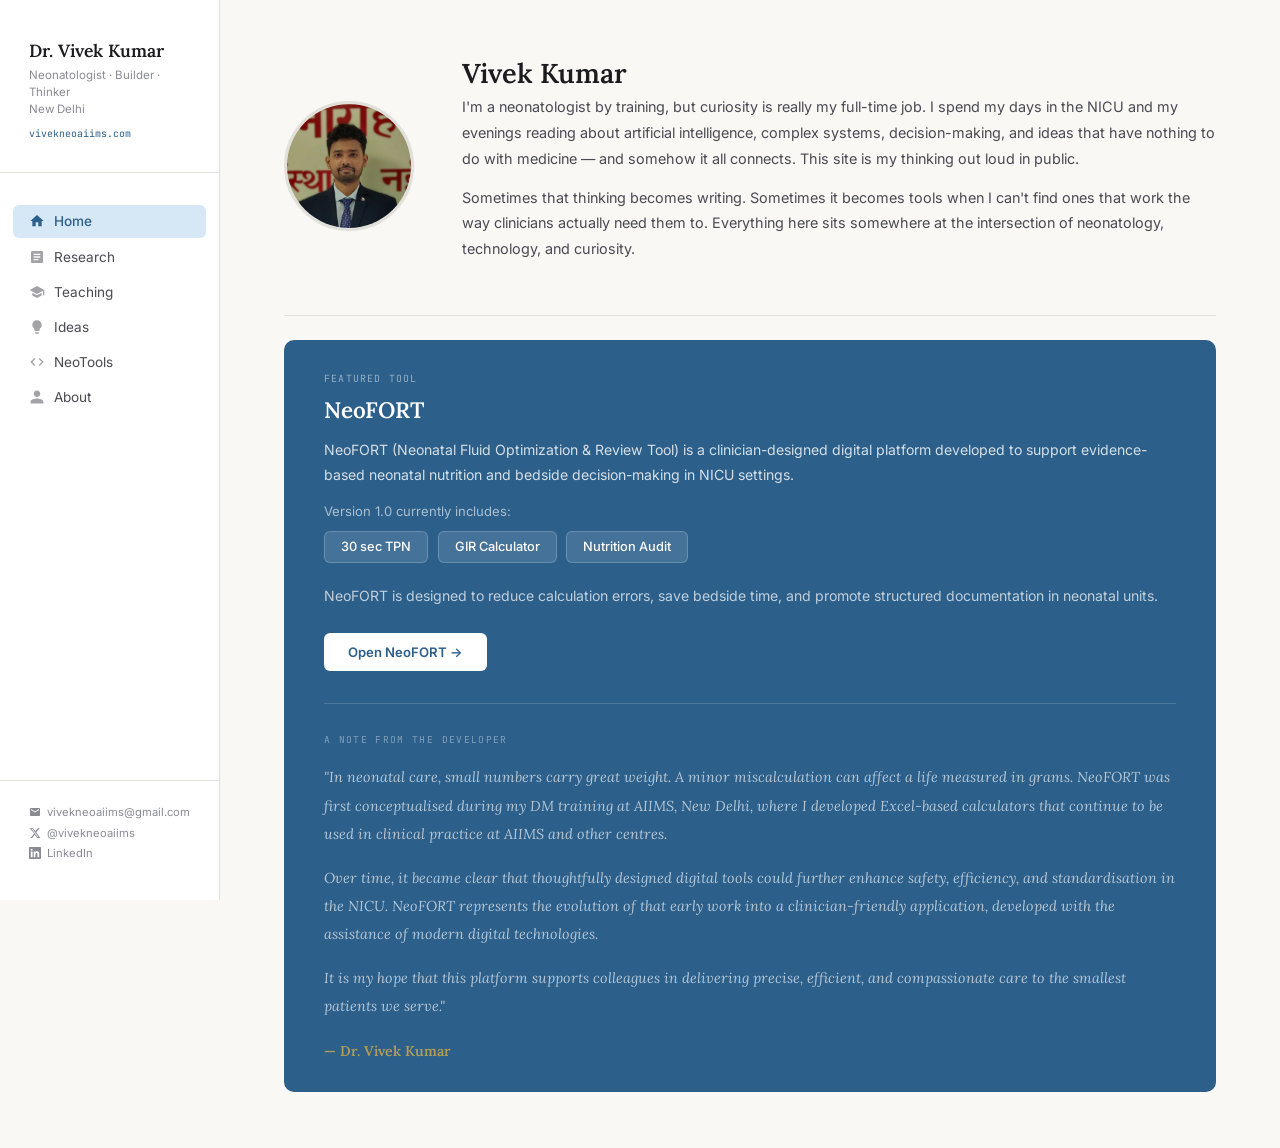
==== commit cb731063: "layout improve" ====
--- a/index.html
+++ b/index.html
@@ -185,6 +185,41 @@
     .tool-btn { display: inline-flex; align-items: center; gap: 0.4rem; background: var(--accent); color: var(--white); font-size: 0.8rem; font-weight: 500; padding: 0.6rem 1.2rem; border-radius: 6px; text-decoration: none; white-space: nowrap; flex-shrink: 0; align-self: center; transition: background 0.15s; }
     .tool-btn:hover { background: #234d72; }
     .soon-badge { display: inline-block; font-family: 'JetBrains Mono', monospace; font-size: 0.6rem; letter-spacing: 0.1em; text-transform: uppercase; background: var(--bg); color: var(--ink-light); border: 1px solid var(--rule); padding: 0.2rem 0.6rem; border-radius: 4px; align-self: center; }
+
+    /* ── TEACHING / IDEAS / NEOTOOLS GRIDS ── */
+    .teaching-grid {
+      display: grid;
+      grid-template-columns: repeat(2, 1fr);
+      gap: 0.9rem;
+      margin-bottom: 0.9rem;
+    }
+    .teaching-grid .teaching-item { margin-bottom: 0; }
+
+    .blog-grid {
+      display: grid;
+      grid-template-columns: repeat(2, 1fr);
+    }
+    .blog-grid .blog-entry {
+      padding: 1.4rem 1.2rem;
+      border-bottom: 1px solid var(--rule);
+      border-right: 1px solid var(--rule);
+    }
+    .blog-grid .blog-entry:nth-child(even) { border-right: none; }
+    .blog-grid .blog-entry:nth-last-child(-n+2) { border-bottom: none; }
+
+    .neotools-grid {
+      display: grid;
+      grid-template-columns: repeat(2, 1fr);
+      gap: 1rem;
+      margin-bottom: 1rem;
+    }
+    .neotools-grid .tool-card {
+      margin-bottom: 0;
+      flex-direction: column;
+      align-items: flex-start;
+    }
+    .neotools-grid .tool-card .tool-btn,
+    .neotools-grid .tool-card .soon-badge { margin-top: 0.8rem; align-self: flex-start; }
 
     /* ── ABOUT ── */
     .about-grid { display: grid; grid-template-columns: 1.2fr 1fr; gap: 3rem; align-items: start; margin-top: 1.5rem; }
@@ -350,6 +385,12 @@
       .awards-grid { grid-template-columns: 1fr; }
       .pub-meta-row { flex-wrap: wrap; }
       .page-title { font-size: 1.5rem; }
+      .teaching-grid { grid-template-columns: 1fr; }
+      .blog-grid { grid-template-columns: 1fr; }
+      .blog-grid .blog-entry { border-right: none; }
+      .blog-grid .blog-entry:nth-last-child(-n+2) { border-bottom: 1px solid var(--rule); }
+      .blog-grid .blog-entry:last-child { border-bottom: none; }
+      .neotools-grid { grid-template-columns: 1fr; }
     }
     @media (max-width: 480px) {
       .page { padding: 4rem 1rem 2rem; }
@@ -412,13 +453,17 @@
 
   <div class="sidebar-footer">
     <div class="contact-pill">
-      <a href="/cdn-cgi/l/email-protection#c1b7a8b7a4aa81b7a8b7a4aaafa4aea0a8a8acb2efa2aeac">
+      <a href="mailto:vivekneoaiims@gmail.com">
         <svg width="12" height="12" viewBox="0 0 24 24" fill="currentColor"><path d="M20 4H4c-1.1 0-2 .9-2 2v12c0 1.1.9 2 2 2h16c1.1 0 2-.9 2-2V6c0-1.1-.9-2-2-2zm0 4l-8 5-8-5V6l8 5 8-5v2z"/></svg>
-        <span class="__cf_email__" data-cfemail="4e3827382b250e3827382b25202b212f2727233d602d2123">[email&#160;protected]</span>
+        vivekneoaiims@gmail.com
       </a>
       <a href="https://twitter.com/vivekneoaiims" target="_blank">
-        <svg width="12" height="12" viewBox="0 0 24 24" fill="currentColor"><path d="M22.46 6c-.77.35-1.6.58-2.46.69.88-.53 1.56-1.37 1.88-2.38-.83.5-1.75.85-2.72 1.05C18.37 4.5 17.26 4 16 4c-2.35 0-4.27 1.92-4.27 4.29 0 .34.04.67.11.98C8.28 9.09 5.11 7.38 3 4.79c-.37.63-.58 1.37-.58 2.15 0 1.49.75 2.81 1.91 3.56-.71 0-1.37-.2-1.95-.5v.03c0 2.08 1.48 3.82 3.44 4.21a4.22 4.22 0 0 1-1.93.07 4.28 4.28 0 0 0 4 2.98 8.521 8.521 0 0 1-5.33 1.84c-.34 0-.68-.02-1.02-.06C3.44 20.29 5.7 21 8.12 21 16 21 20.33 14.46 20.33 8.79c0-.19 0-.37-.01-.56.84-.6 1.56-1.36 2.14-2.23z"/></svg>
+        <svg width="12" height="12" viewBox="0 0 24 24" fill="currentColor"><path d="M18.244 2.25h3.308l-7.227 8.26 8.502 11.24H16.17l-4.714-6.231-5.401 6.231H2.746l7.73-8.835L1.254 2.25H8.08l4.261 5.635 5.903-5.635Zm-1.161 17.52h1.833L7.084 4.126H5.117L17.083 19.77Z"/></svg>
         @vivekneoaiims
+      </a>
+      <a href="https://www.linkedin.com/in/dr-vivek-kumar-b5322264/" target="_blank">
+        <svg width="12" height="12" viewBox="0 0 24 24" fill="currentColor"><path d="M20.447 20.452h-3.554v-5.569c0-1.328-.027-3.037-1.852-3.037-1.853 0-2.136 1.445-2.136 2.939v5.667H9.351V9h3.414v1.561h.046c.477-.9 1.637-1.85 3.37-1.85 3.601 0 4.267 2.37 4.267 5.455v6.286zM5.337 7.433a2.062 2.062 0 0 1-2.063-2.065 2.064 2.064 0 1 1 2.063 2.065zm1.782 13.019H3.555V9h3.564v11.452zM22.225 0H1.771C.792 0 0 .774 0 1.729v20.542C0 23.227.792 24 1.771 24h20.451C23.2 24 24 23.227 24 22.271V1.729C24 .774 23.2 0 22.222 0h.003z"/></svg>
+        LinkedIn
       </a>
     </div>
   </div>
@@ -809,7 +854,7 @@
 
     <!-- Collab nudge -->
     <div style="padding:1.2rem 1.5rem;background:var(--accent-light);border:1px solid #b8d4ec;border-radius:8px;margin-bottom:1rem;">
-      <p style="font-size:0.82rem;color:var(--accent);line-height:1.75;"><strong>Open to collaboration</strong> on neonatal sepsis, digital health infrastructure, or AI in the NICU. If your work intersects with any of these, <a href="/cdn-cgi/l/email-protection#a4d2cdd2c1cfe4d2cdd2c1cfcac1cbc5cdcdc9d78ac7cbc9" style="color:var(--accent);font-weight:600;text-decoration:underline;">get in touch</a>.</p>
+      <p style="font-size:0.82rem;color:var(--accent);line-height:1.75;"><strong>Open to collaboration</strong> on neonatal sepsis, digital health infrastructure, or AI in the NICU. If your work intersects with any of these, <a href="mailto:vivekneoaiims@gmail.com" style="color:var(--accent);font-weight:600;text-decoration:underline;">get in touch</a>.</p>
     </div>
 
   </div>
@@ -818,10 +863,11 @@
   <div class="page" id="page-teaching">
     <div class="page-eyebrow">Education</div>
     <h1 class="page-title">Teaching & <em>Training</em></h1>
-    <p style="font-size:0.88rem;color:var(--ink-mid);line-height:1.8;max-width:620px">Undergraduate and postgraduate teaching at LHMC, New Delhi. Committed to evidence-based neonatal education, research methodology, and building the next generation of clinical scientists — doctors who can read data, question assumptions, and build tools.</p>
+    <p style="font-size:0.88rem;color:var(--ink-mid);line-height:1.8;">Undergraduate and postgraduate teaching at LHMC, New Delhi. Committed to evidence-based neonatal education, research methodology, and building the next generation of clinical scientists — doctors who can read data, question assumptions, and build tools.</p>
     <hr class="divider"/>
 
     <div class="section-subhead">Current Responsibilities</div>
+    <div class="teaching-grid">
     <div class="teaching-item">
       <div>
         <h4>DM Neonatology Supervision</h4>
@@ -843,8 +889,10 @@
       </div>
       <span class="teaching-badge">Undergraduate</span>
     </div>
+    </div>
 
     <div class="section-subhead">Workshops & Courses</div>
+    <div class="teaching-grid">
     <div class="teaching-item">
       <div>
         <h4>Neonatal Resuscitation Program (NRP)</h4>
@@ -866,6 +914,7 @@
       </div>
       <span class="teaching-badge">Workshop</span>
     </div>
+    </div>
 
     <div class="section-subhead">Teaching Philosophy</div>
     <div style="background:var(--white);border:1px solid var(--rule);border-radius:8px;padding:1.4rem 1.8rem;margin-top:0.5rem;">
@@ -878,9 +927,10 @@
   <div class="page" id="page-ideas">
     <div class="page-eyebrow">Writing</div>
     <h1 class="page-title">Ideas & <em>Perspectives</em></h1>
-    <p style="font-size:0.88rem;color:var(--ink-mid);line-height:1.8;max-width:620px">Thoughts on neonatal medicine, AI in healthcare, building clinical tools, and the future of neonatal care in India. Written for curious clinicians — not academic journals. Opinions are my own and not that of any institution.</p>
+    <p style="font-size:0.88rem;color:var(--ink-mid);line-height:1.8;">Thoughts on neonatal medicine, AI in healthcare, building clinical tools, and the future of neonatal care in India. Written for curious clinicians — not academic journals. Opinions are my own and not that of any institution.</p>
     <hr class="divider"/>
 
+    <div class="blog-grid">
     <div class="blog-entry">
       <div class="blog-entry-cat">AI & Digital Health</div>
       <div class="blog-entry-title">Why Every NICU Needs a Digital Database — and How to Build One</div>
@@ -922,13 +972,14 @@
       <div class="blog-entry-desc">MBBS, MD, and DM at AIIMS Delhi: the clinical density, the research culture, and the strange feeling of emerging from the same institution three times — each time slightly less certain about things you thought you knew.</div>
       <div><span class="coming-soon">Coming Soon</span></div>
     </div>
+    </div>
   </div>
 
   <!-- ═══ NEOTOOLS ═══ -->
   <div class="page" id="page-neotools">
     <div class="page-eyebrow">NeoTools</div>
     <h1 class="page-title">Clinical <em>Tools</em></h1>
-    <p style="font-size:0.88rem;color:var(--ink-mid);line-height:1.8;max-width:620px">Digital tools designed by a clinician, for clinicians. Built to reduce errors, save bedside time, and close the gap between what we know and what we do in the NICU.</p>
+    <p style="font-size:0.88rem;color:var(--ink-mid);line-height:1.8;">Digital tools designed by a clinician, for clinicians. Built to reduce errors, save bedside time, and close the gap between what we know and what we do in the NICU.</p>
     <hr class="divider"/>
 
     <div class="section-subhead">Available Now</div>
@@ -960,6 +1011,7 @@
 
     <div class="section-subhead">In Development</div>
 
+    <div class="neotools-grid">
     <div class="tool-card" style="opacity:0.75;">
       <div class="tool-card-body" style="flex:1;">
         <div class="tool-tag">Sepsis · AI</div>
@@ -986,6 +1038,7 @@
         </div>
       </div>
       <span class="soon-badge">In Development</span>
+    </div>
     </div>
 
     <hr class="divider"/>
@@ -1099,7 +1152,7 @@
         <div style="margin-top:1.5rem;padding:1.2rem 1.5rem;background:var(--white);border:1px solid var(--rule);border-radius:8px;">
           <div style="font-family:'JetBrains Mono',monospace;font-size:0.6rem;letter-spacing:0.1em;text-transform:uppercase;color:var(--ink-light);margin-bottom:0.6rem;">Get in Touch</div>
           <p style="font-size:0.82rem;color:var(--ink-mid);line-height:1.7;margin-bottom:0.75rem;">For research collaborations, tool feedback, speaking invitations, or clinical AI discussions — I'm always interested in connecting with people working at the intersection of medicine and technology.</p>
-          <a href="/cdn-cgi/l/email-protection#73051a05161833051a0516181d161c121a1a1e005d101c1e" style="font-size:0.8rem;color:var(--accent);text-decoration:none;font-family:'JetBrains Mono',monospace;"><span class="__cf_email__" data-cfemail="5c2a352a39371c2a352a39373239333d3535312f723f3331">[email&#160;protected]</span> →</a>
+          <a href="mailto:vivekneoaiims@gmail.com" style="font-size:0.8rem;color:var(--accent);text-decoration:none;font-family:'JetBrains Mono',monospace;">vivekneoaiims@gmail.com →</a>
         </div>
       </div>
     </div>
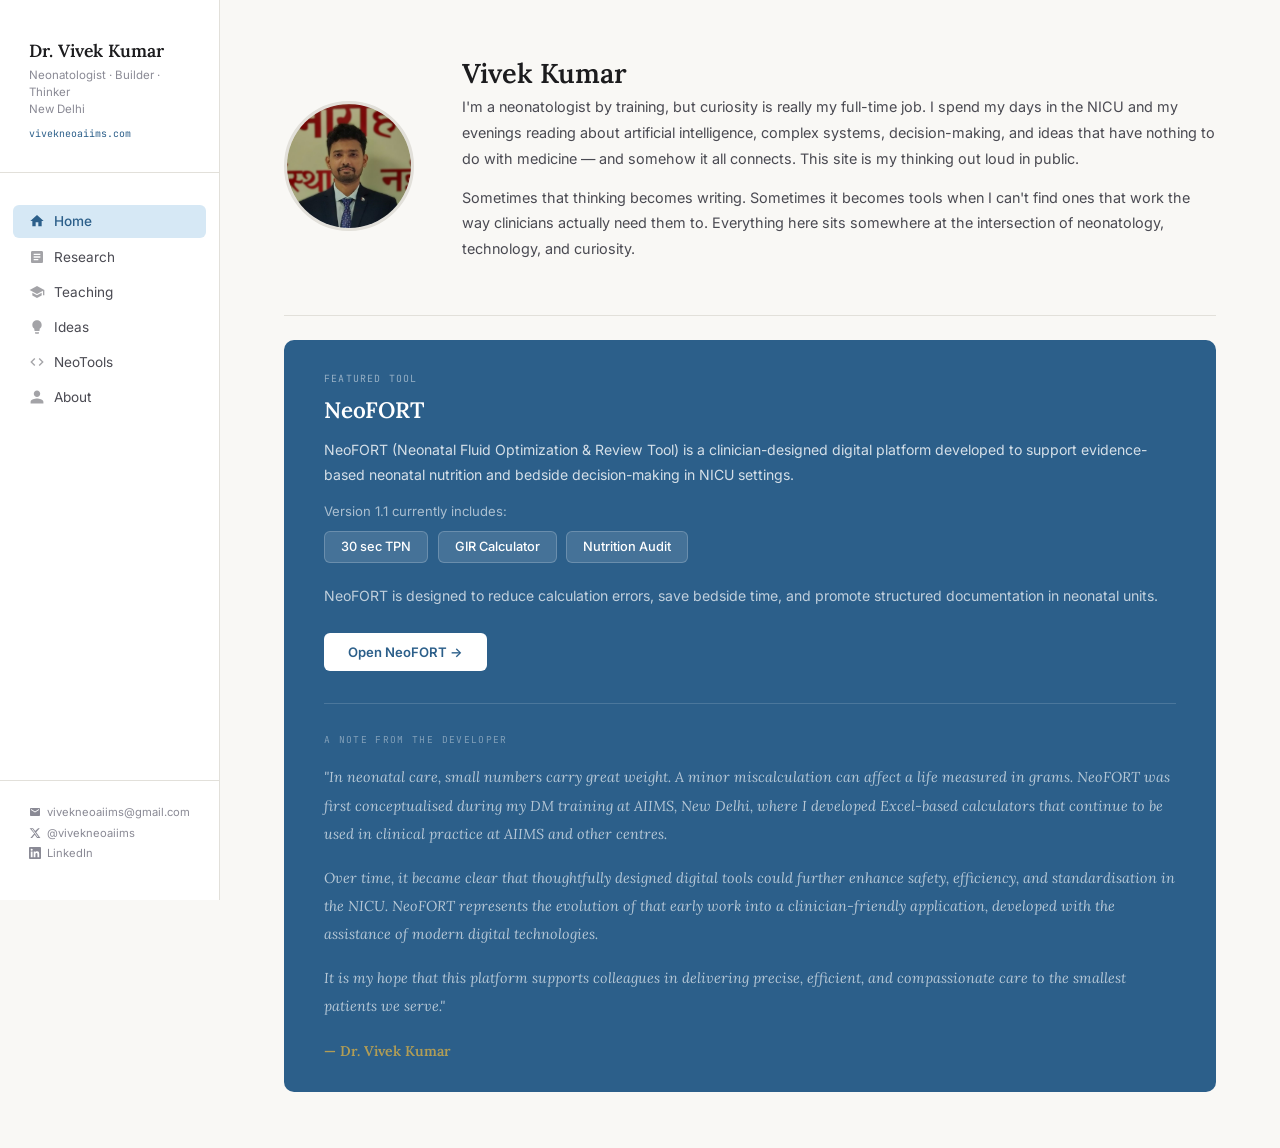
==== commit dc9ab2d0: "dates_correct" ====
--- a/index.html
+++ b/index.html
@@ -1,6 +1,14 @@
 <!DOCTYPE html>
 <html lang="en">
 <head>
+  <!-- Google tag (gtag.js) — Google Analytics GA4 -->
+  <script async src="https://www.googletagmanager.com/gtag/js?id=G-2QFEQ4G44F"></script>
+  <script>
+    window.dataLayer = window.dataLayer || [];
+    function gtag(){dataLayer.push(arguments);}
+    gtag('js', new Date());
+    gtag('config', 'G-2QFEQ4G44F');
+  </script>
   <meta charset="UTF-8"/>
   <meta name="viewport" content="width=device-width, initial-scale=1.0"/>
   <title>Dr. Vivek Kumar | Neonatologist · LHMC New Delhi</title>
@@ -162,6 +170,137 @@
     .teaching-item h4 { font-family: 'Lora', serif; font-size: 0.98rem; font-weight: 500; color: var(--ink); margin-bottom: 0.25rem; }
     .teaching-item p { font-size: 0.8rem; color: var(--ink-light); line-height: 1.6; }
     .teaching-badge { font-family: 'JetBrains Mono', monospace; font-size: 0.6rem; letter-spacing: 0.08em; text-transform: uppercase; white-space: nowrap; background: var(--bg); border: 1px solid var(--rule); color: var(--ink-light); padding: 0.2rem 0.5rem; border-radius: 4px; flex-shrink: 0; }
+
+    /* ── TEACHING v2 ── */
+    .teach-major-section { margin: 2.2rem 0 0; }
+    .teach-major-heading {
+      display: flex; align-items: center; gap: 0.75rem;
+      margin-bottom: 1.2rem;
+    }
+    .teach-major-heading h2 {
+      font-family: 'Lora', serif; font-size: 1.2rem; font-weight: 600; color: var(--ink);
+    }
+    .teach-major-line { flex:1; height:1px; background: var(--rule); }
+    .teach-major-badge {
+      font-family: 'JetBrains Mono', monospace; font-size: 0.58rem;
+      letter-spacing: 0.1em; text-transform: uppercase;
+      background: var(--accent-light); color: var(--accent);
+      border: 1px solid #b8d4ec; padding: 0.15rem 0.5rem; border-radius: 4px; white-space: nowrap;
+    }
+
+    /* Accordion card */
+    .teach-card {
+      background: var(--white); border: 1px solid var(--rule);
+      border-radius: 10px; margin-bottom: 0.8rem; overflow: hidden;
+    }
+    .teach-card-header {
+      display: flex; align-items: center; justify-content: space-between;
+      padding: 1rem 1.4rem; cursor: pointer; gap: 1rem;
+      transition: background 0.15s;
+    }
+    .teach-card-header:hover { background: var(--bg); }
+    .teach-card-header-left { display: flex; align-items: center; gap: 0.75rem; }
+    .teach-card-icon {
+      width: 34px; height: 34px; border-radius: 8px;
+      display: flex; align-items: center; justify-content: center;
+      font-size: 1rem; flex-shrink: 0;
+    }
+    .teach-card-title { font-family: 'Lora', serif; font-size: 0.97rem; font-weight: 500; color: var(--ink); }
+    .teach-card-subtitle { font-size: 0.75rem; color: var(--ink-light); margin-top: 0.1rem; }
+    .teach-card-meta { display: flex; align-items: center; gap: 0.6rem; flex-shrink: 0; }
+    .teach-count-badge {
+      font-family: 'JetBrains Mono', monospace; font-size: 0.6rem;
+      background: var(--bg); border: 1px solid var(--rule);
+      color: var(--ink-light); padding: 0.15rem 0.45rem; border-radius: 4px;
+    }
+    .teach-chevron {
+      width: 16px; height: 16px; fill: var(--ink-light);
+      transition: transform 0.25s ease; flex-shrink: 0;
+    }
+    .teach-card.open .teach-chevron { transform: rotate(180deg); }
+
+    .teach-card-body {
+      max-height: 0; overflow: hidden;
+      transition: max-height 0.35s ease;
+      border-top: 0px solid var(--rule);
+    }
+    .teach-card.open .teach-card-body {
+      max-height: 2000px;
+      border-top: 1px solid var(--rule);
+    }
+    .teach-card-inner { padding: 1rem 1.4rem 1.2rem; }
+
+    /* Article list inside accordion */
+    .teach-article-list { list-style: none; padding: 0; margin: 0; }
+    .teach-article-list li {
+      border-bottom: 1px solid var(--rule);
+      padding: 0.7rem 0;
+    }
+    .teach-article-list li:last-child { border-bottom: none; padding-bottom: 0; }
+    .teach-article-link {
+      display: flex; align-items: flex-start; gap: 0.6rem;
+      text-decoration: none; color: var(--ink);
+      transition: color 0.15s;
+    }
+    .teach-article-link:hover { color: var(--accent); }
+    .teach-article-link:hover .teach-art-title { text-decoration: underline; }
+    .teach-art-dot {
+      width: 6px; height: 6px; border-radius: 50%; background: var(--accent);
+      margin-top: 0.45rem; flex-shrink: 0; opacity: 0.6;
+    }
+    .teach-art-body { flex: 1; }
+    .teach-art-title { font-size: 0.85rem; font-weight: 400; line-height: 1.5; color: inherit; }
+    .teach-art-meta { font-family: 'JetBrains Mono', monospace; font-size: 0.6rem; color: var(--ink-light); margin-top: 0.15rem; }
+    .teach-art-tag {
+      font-family: 'JetBrains Mono', monospace; font-size: 0.55rem;
+      text-transform: uppercase; letter-spacing: 0.07em;
+      padding: 0.1rem 0.35rem; border-radius: 3px;
+      margin-right: 0.3rem;
+    }
+    .tag-article { background: var(--accent-light); color: var(--accent); }
+    .tag-video { background: #fce7f3; color: #831843; }
+    .tag-link { background: #fef3c7; color: #92400e; }
+    .tag-book { background: #f0fdf4; color: #166534; }
+    .tag-soon { background: var(--bg); color: var(--ink-light); border: 1px solid var(--rule); }
+
+    .teach-empty {
+      font-size: 0.8rem; color: var(--ink-light); font-style: italic;
+      padding: 0.5rem 0;
+    }
+
+    /* Philosophy banner */
+    .teach-philosophy {
+      background: linear-gradient(135deg, var(--accent) 0%, #1a4060 100%);
+      border-radius: 10px; padding: 1.4rem 1.8rem; margin-bottom: 1.8rem;
+      color: #fff;
+    }
+    .teach-philosophy .phil-label {
+      font-family: 'JetBrains Mono', monospace; font-size: 0.6rem;
+      letter-spacing: 0.14em; text-transform: uppercase;
+      color: rgba(255,255,255,0.55); margin-bottom: 0.5rem;
+    }
+    .teach-philosophy .phil-text {
+      font-family: 'Lora', serif; font-size: 1.1rem;
+      font-style: italic; color: #fff; line-height: 1.6;
+    }
+    .teach-philosophy .phil-attr {
+      font-size: 0.72rem; color: rgba(255,255,255,0.55);
+      margin-top: 0.6rem;
+    }
+
+    .teach-quote-box {
+      border-left: 3px solid var(--gold); padding: 0.75rem 1.2rem;
+      background: var(--white); border-radius: 0 8px 8px 0;
+      margin-bottom: 1.8rem;
+    }
+    .teach-quote-box p {
+      font-family: 'Lora', serif; font-size: 0.9rem; font-style: italic;
+      color: var(--ink-mid); line-height: 1.7;
+    }
+    .teach-quote-box cite {
+      font-size: 0.72rem; color: var(--gold); font-family: 'JetBrains Mono', monospace;
+      font-style: normal; display: block; margin-top: 0.4rem;
+    }
 
     /* ── IDEAS ── */
     .blog-entry { padding: 1.4rem 0; border-bottom: 1px solid var(--rule); cursor: pointer; }
@@ -494,7 +633,7 @@
       <p style="font-size:0.88rem;color:rgba(255,255,255,0.8);line-height:1.8;margin-bottom:1rem;">
         NeoFORT (Neonatal Fluid Optimization & Review Tool) is a clinician-designed digital platform developed to support evidence-based neonatal nutrition and bedside decision-making in NICU settings.
       </p>
-      <p style="font-size:0.82rem;color:rgba(255,255,255,0.6);margin-bottom:0.75rem;">Version 1.0 currently includes:</p>
+      <p style="font-size:0.82rem;color:rgba(255,255,255,0.6);margin-bottom:0.75rem;">Version 1.1 currently includes:</p>
       <div style="display:flex;gap:0.6rem;flex-wrap:wrap;margin-bottom:1.3rem;">
         <span style="background:rgba(255,255,255,0.12);border:1px solid rgba(255,255,255,0.2);color:#fff;font-size:0.8rem;font-weight:500;padding:0.45rem 1rem;border-radius:6px;">30 sec TPN</span>
         <span style="background:rgba(255,255,255,0.12);border:1px solid rgba(255,255,255,0.2);color:#fff;font-size:0.8rem;font-weight:500;padding:0.45rem 1rem;border-radius:6px;">GIR Calculator</span>
@@ -546,11 +685,11 @@
     <!-- Metrics -->
     <div class="metrics-grid">
       <div class="metric-card">
-        <div class="metric-val" id="pub-count">20</div>
+        <div class="metric-val" id="pub-count">28</div>
         <div class="metric-label">Publications</div>
       </div>
       <div class="metric-card">
-        <div class="metric-val">127</div>
+        <div class="metric-val">180</div>
         <div class="metric-label">Citations</div>
       </div>
       <div class="metric-card">
@@ -862,65 +1001,195 @@
   <!-- ═══ TEACHING ═══ -->
   <div class="page" id="page-teaching">
     <div class="page-eyebrow">Education</div>
-    <h1 class="page-title">Teaching & <em>Training</em></h1>
-    <p style="font-size:0.88rem;color:var(--ink-mid);line-height:1.8;">Undergraduate and postgraduate teaching at LHMC, New Delhi. Committed to evidence-based neonatal education, research methodology, and building the next generation of clinical scientists — doctors who can read data, question assumptions, and build tools.</p>
+    <h1 class="page-title">Teaching &amp; <em>Learning</em></h1>
+
+    <!-- Philosophy banner -->
+    <div class="teach-philosophy">
+      <div class="phil-label">Learning Philosophy</div>
+      <div class="phil-text">"We teach best what we need to learn."</div>
+      <div class="phil-attr">— Richard Bach · adopted as a personal teaching principle</div>
+    </div>
+
+    <!-- Quote -->
+    <div class="teach-quote-box">
+      <p>"Teaching is the final test of understanding."</p>
+      <cite>— on the discipline of teaching</cite>
+    </div>
+
     <hr class="divider"/>
 
-    <div class="section-subhead">Current Responsibilities</div>
-    <div class="teaching-grid">
-    <div class="teaching-item">
-      <div>
-        <h4>DM Neonatology Supervision</h4>
-        <p>Thesis supervision and clinical training for DM Neonatology fellows. Emphasis on research methodology, biostatistics, data literacy, and building good clinical questions. Trainees are encouraged to engage with digital tools and AI literature early.</p>
-      </div>
-      <span class="teaching-badge">Postgraduate</span>
-    </div>
-    <div class="teaching-item">
-      <div>
-        <h4>MD Pediatrics Teaching</h4>
-        <p>Neonatology module lectures and bedside clinics for MD Pediatrics residents — covering resuscitation, neonatal sepsis, respiratory distress, nutrition, and neurodevelopment. Special focus on rational antibiotic use and sepsis workup.</p>
-      </div>
-      <span class="teaching-badge">Postgraduate</span>
-    </div>
-    <div class="teaching-item">
-      <div>
-        <h4>MBBS Undergraduate Clinics</h4>
-        <p>Bedside teaching and clinical demonstration for MBBS students in the NICU and neonatal ward at LHMC. Emphasis on observation, clinical reasoning, and understanding neonatal physiology from first principles.</p>
-      </div>
-      <span class="teaching-badge">Undergraduate</span>
-    </div>
-    </div>
-
-    <div class="section-subhead">Workshops & Courses</div>
-    <div class="teaching-grid">
-    <div class="teaching-item">
-      <div>
-        <h4>Neonatal Resuscitation Program (NRP)</h4>
-        <p>Instructor for NRP workshops at LHMC. Simulation-based training for pediatric residents and NICU nursing staff. Focus on team communication and algorithmic thinking under pressure.</p>
-      </div>
-      <span class="teaching-badge">Workshop</span>
-    </div>
-    <div class="teaching-item">
-      <div>
-        <h4>Introduction to AI for Clinicians</h4>
-        <p>Seminar series on ML fundamentals, clinical AI tools, and how doctors can critically evaluate AI/ML research. Designed for residents and fellows who want to engage with — not just consume — the AI literature.</p>
-      </div>
-      <span class="teaching-badge">Seminar</span>
-    </div>
-    <div class="teaching-item">
-      <div>
-        <h4>Research Methodology for Neonatology Fellows</h4>
-        <p>Structured sessions on study design, data collection, SPSS/R basics, and scientific writing. Born from supervising DM theses and noticing the same gaps appear year after year.</p>
-      </div>
-      <span class="teaching-badge">Workshop</span>
-    </div>
-    </div>
-
-    <div class="section-subhead">Teaching Philosophy</div>
-    <div style="background:var(--white);border:1px solid var(--rule);border-radius:8px;padding:1.4rem 1.8rem;margin-top:0.5rem;">
-      <p style="font-family:'Lora',serif;font-size:0.97rem;color:var(--ink-mid);line-height:1.95;font-style:italic;">"The best clinical teachers I had didn't just teach me what to do — they showed me how to think. My goal is to train doctors who can reason carefully, question the evidence, and ask the next good question. In neonatology, precision matters. We should never be comfortable with 'good enough.'"</p>
-      <p style="font-size:0.78rem;color:var(--ink-light);margin-top:0.75rem;font-family:'Lora',serif;font-weight:500;">— Dr. Vivek Kumar</p>
-    </div>
+    <!-- ══ SECTION 1: NEWBORN TEACHING ══ -->
+    <div class="teach-major-section">
+      <div class="teach-major-heading">
+        <h2>Newborn Teaching</h2>
+        <span class="teach-major-badge">Neonatology</span>
+        <div class="teach-major-line"></div>
+      </div>
+
+      <!-- 1.1 Basics of Neonatology -->
+      <div class="teach-card" id="card-basics">
+        <div class="teach-card-header" onclick="toggleCard('card-basics')">
+          <div class="teach-card-header-left">
+            <div class="teach-card-icon" style="background:#e8f4fd;border:1px solid #b8d4ec;">🍼</div>
+            <div>
+              <div class="teach-card-title">Basics of Neonatology</div>
+              <div class="teach-card-subtitle">For MBBS undergraduates &amp; Nurses</div>
+            </div>
+          </div>
+          <div class="teach-card-meta">
+            <span class="teach-count-badge" id="count-basics">0 items</span>
+            <svg class="teach-chevron" viewBox="0 0 24 24"><path d="M7 10l5 5 5-5z"/></svg>
+          </div>
+        </div>
+        <div class="teach-card-body">
+          <div class="teach-card-inner">
+            <ul class="teach-article-list" id="list-basics"></ul>
+          </div>
+        </div>
+      </div>
+
+      <!-- 1.2 Advanced Neonatology -->
+      <div class="teach-card" id="card-advanced">
+        <div class="teach-card-header" onclick="toggleCard('card-advanced')">
+          <div class="teach-card-header-left">
+            <div class="teach-card-icon" style="background:#fce7f3;border:1px solid #f9a8d4;">🔬</div>
+            <div>
+              <div class="teach-card-title">Advanced Neonatology</div>
+              <div class="teach-card-subtitle">For MD and DM residents</div>
+            </div>
+          </div>
+          <div class="teach-card-meta">
+            <span class="teach-count-badge" id="count-advanced">0 items</span>
+            <svg class="teach-chevron" viewBox="0 0 24 24"><path d="M7 10l5 5 5-5z"/></svg>
+          </div>
+        </div>
+        <div class="teach-card-body">
+          <div class="teach-card-inner">
+            <ul class="teach-article-list" id="list-advanced"></ul>
+          </div>
+        </div>
+      </div>
+
+      <!-- 1.3 Learning Resources (Newborn) -->
+      <div class="teach-card" id="card-neo-resources">
+        <div class="teach-card-header" onclick="toggleCard('card-neo-resources')">
+          <div class="teach-card-header-left">
+            <div class="teach-card-icon" style="background:#f0fdf4;border:1px solid #bbf7d0;">📚</div>
+            <div>
+              <div class="teach-card-title">Learning Resources</div>
+              <div class="teach-card-subtitle">Curated sites, papers &amp; articles in neonatology</div>
+            </div>
+          </div>
+          <div class="teach-card-meta">
+            <span class="teach-count-badge" id="count-neo-resources">0 items</span>
+            <svg class="teach-chevron" viewBox="0 0 24 24"><path d="M7 10l5 5 5-5z"/></svg>
+          </div>
+        </div>
+        <div class="teach-card-body">
+          <div class="teach-card-inner">
+            <ul class="teach-article-list" id="list-neo-resources"></ul>
+          </div>
+        </div>
+      </div>
+    </div>
+
+    <!-- ══ SECTION 2: NON-NEWBORN LEARNING ══ -->
+    <div class="teach-major-section" style="margin-top:2.5rem;">
+      <div class="teach-major-heading">
+        <h2>Non-Newborn Learning</h2>
+        <span class="teach-major-badge" style="background:#fef3c7;color:#92400e;border-color:#f6d860;">Beyond the NICU</span>
+        <div class="teach-major-line"></div>
+      </div>
+
+      <!-- 2.1 Research Methodology & Statistics -->
+      <div class="teach-card" id="card-research-meth">
+        <div class="teach-card-header" onclick="toggleCard('card-research-meth')">
+          <div class="teach-card-header-left">
+            <div class="teach-card-icon" style="background:#fef9c3;border:1px solid #fde68a;">📊</div>
+            <div>
+              <div class="teach-card-title">Research Methodology &amp; Medical Statistics</div>
+              <div class="teach-card-subtitle">Study design, biostatistics, data analysis &amp; scientific writing</div>
+            </div>
+          </div>
+          <div class="teach-card-meta">
+            <span class="teach-count-badge" id="count-research-meth">0 items</span>
+            <svg class="teach-chevron" viewBox="0 0 24 24"><path d="M7 10l5 5 5-5z"/></svg>
+          </div>
+        </div>
+        <div class="teach-card-body">
+          <div class="teach-card-inner">
+            <ul class="teach-article-list" id="list-research-meth"></ul>
+          </div>
+        </div>
+      </div>
+
+      <!-- 2.2 Personal Finance -->
+      <div class="teach-card" id="card-finance">
+        <div class="teach-card-header" onclick="toggleCard('card-finance')">
+          <div class="teach-card-header-left">
+            <div class="teach-card-icon" style="background:#f0fdf4;border:1px solid #bbf7d0;">💰</div>
+            <div>
+              <div class="teach-card-title">Personal Finance</div>
+              <div class="teach-card-subtitle">Financial literacy for doctors — investments, taxes &amp; wealth</div>
+            </div>
+          </div>
+          <div class="teach-card-meta">
+            <span class="teach-count-badge" id="count-finance">0 items</span>
+            <svg class="teach-chevron" viewBox="0 0 24 24"><path d="M7 10l5 5 5-5z"/></svg>
+          </div>
+        </div>
+        <div class="teach-card-body">
+          <div class="teach-card-inner">
+            <ul class="teach-article-list" id="list-finance"></ul>
+          </div>
+        </div>
+      </div>
+
+      <!-- 2.3 General Stuff -->
+      <div class="teach-card" id="card-general">
+        <div class="teach-card-header" onclick="toggleCard('card-general')">
+          <div class="teach-card-header-left">
+            <div class="teach-card-icon" style="background:#fce7f3;border:1px solid #f9a8d4;">🌐</div>
+            <div>
+              <div class="teach-card-title">General Stuff</div>
+              <div class="teach-card-subtitle">Interesting reads — technology, thinking, life &amp; ideas</div>
+            </div>
+          </div>
+          <div class="teach-card-meta">
+            <span class="teach-count-badge" id="count-general">0 items</span>
+            <svg class="teach-chevron" viewBox="0 0 24 24"><path d="M7 10l5 5 5-5z"/></svg>
+          </div>
+        </div>
+        <div class="teach-card-body">
+          <div class="teach-card-inner">
+            <ul class="teach-article-list" id="list-general"></ul>
+          </div>
+        </div>
+      </div>
+
+      <!-- 2.4 Learning Resources (Non-Newborn) -->
+      <div class="teach-card" id="card-gen-resources">
+        <div class="teach-card-header" onclick="toggleCard('card-gen-resources')">
+          <div class="teach-card-header-left">
+            <div class="teach-card-icon" style="background:#e8f4fd;border:1px solid #b8d4ec;">🔗</div>
+            <div>
+              <div class="teach-card-title">Learning Resources</div>
+              <div class="teach-card-subtitle">Curated sites, courses &amp; tools beyond neonatology</div>
+            </div>
+          </div>
+          <div class="teach-card-meta">
+            <span class="teach-count-badge" id="count-gen-resources">0 items</span>
+            <svg class="teach-chevron" viewBox="0 0 24 24"><path d="M7 10l5 5 5-5z"/></svg>
+          </div>
+        </div>
+        <div class="teach-card-body">
+          <div class="teach-card-inner">
+            <ul class="teach-article-list" id="list-gen-resources"></ul>
+          </div>
+        </div>
+      </div>
+    </div>
+
   </div>
 
   <!-- ═══ IDEAS ═══ -->
@@ -1014,13 +1283,13 @@
     <div class="neotools-grid">
     <div class="tool-card" style="opacity:0.75;">
       <div class="tool-card-body" style="flex:1;">
-        <div class="tool-tag">Sepsis · AI</div>
-        <h3>NeoSepsis Score</h3>
-        <p>An AI-assisted sepsis risk stratification tool for the NICU, built on the biomarker and clinical data from the DBT-funded sepsis registry at LHMC. Designed to support early recognition without replacing clinical judgment.</p>
+        <div class="tool-tag">Statistics · Research</div>
+        <h3>Sample Size Calculator</h3>
+        <p>A clinician-friendly sample size calculator for common neonatal study designs — covering superiority, non-inferiority, and diagnostic accuracy trials. Built to reduce the most common methodological error in neonatal research proposals.</p>
         <div class="tool-features">
-          <span>Risk Scoring</span>
-          <span>Biomarker Input</span>
-          <span>Trend Analysis</span>
+          <span>RCT Design</span>
+          <span>Diagnostic Studies</span>
+          <span>Cohort &amp; Case-Control</span>
         </div>
       </div>
       <span class="soon-badge">In Development</span>
@@ -1028,13 +1297,13 @@
 
     <div class="tool-card" style="opacity:0.75;">
       <div class="tool-card-body" style="flex:1;">
-        <div class="tool-tag">Digital Registry</div>
-        <h3>NeoREG</h3>
-        <p>A structured digital registry platform for NICUs — designed with AI-readiness from day one. Captures standardised sepsis episodes, treatment decisions, and outcomes in a format compatible with downstream ML pipelines.</p>
+        <div class="tool-tag">Evidence · Trials</div>
+        <h3>NeoTrials</h3>
+        <p>A curated, structured summary of landmark and ongoing neonatal clinical trials — organised by topic, intervention, and level of evidence. Designed to help trainees and clinicians stay current with the neonatology trial landscape without wading through raw databases.</p>
         <div class="tool-features">
-          <span>Structured Entry</span>
-          <span>Sepsis Module</span>
-          <span>Export-ready</span>
+          <span>Trial Summaries</span>
+          <span>Evidence Grading</span>
+          <span>Searchable by Topic</span>
         </div>
       </div>
       <span class="soon-badge">In Development</span>
@@ -1042,7 +1311,7 @@
     </div>
 
     <hr class="divider"/>
-    <p style="font-size:0.78rem;color:var(--ink-light);line-height:1.7;"><strong>Citation:</strong> If you use NeoFORT in clinical or research settings, please cite: <em>Vivek Kumar et al., "NeoFORT: A digital tool for neonatal TPN and nutrition audit," [Journal], [Year].</em></p>
+
   </div>
 
   <!-- ═══ ABOUT ═══ -->
@@ -1096,17 +1365,17 @@
           <li>
             <div class="edu-deg">DM Neonatology</div>
             <div class="edu-inst">All India Institute of Medical Sciences, New Delhi</div>
-            <div class="edu-year">AIIMS Delhi</div>
+            <div class="edu-year">2018 – 2021 · AIIMS Delhi</div>
           </li>
           <li>
             <div class="edu-deg">MD Pediatrics</div>
             <div class="edu-inst">All India Institute of Medical Sciences, New Delhi</div>
-            <div class="edu-year">AIIMS Delhi</div>
+            <div class="edu-year">2015 – 2018 · AIIMS Delhi</div>
           </li>
           <li>
             <div class="edu-deg">MBBS</div>
             <div class="edu-inst">All India Institute of Medical Sciences, New Delhi</div>
-            <div class="edu-year">AIIMS Delhi</div>
+            <div class="edu-year">2009 – 2014 · AIIMS Delhi</div>
           </li>
         </ul>
 
@@ -1115,12 +1384,12 @@
           <li>
             <div class="edu-deg">Assistant Professor, Neonatology</div>
             <div class="edu-inst">LHMC & Associated Hospitals, New Delhi</div>
-            <div class="edu-year">2021 – Present</div>
+            <div class="edu-year">Sept 2025 – Present</div>
           </li>
           <li>
-            <div class="edu-deg">Principal Investigator — DBT Sepsis Project</div>
-            <div class="edu-inst">Dept. of Biotechnology, Govt. of India</div>
-            <div class="edu-year">2021 – 2025</div>
+            <div class="edu-deg">Lead Co-ordinator &amp; Co-Investigator — DBT Sepsis Project</div>
+            <div class="edu-inst">AIIMS, New Delhi &nbsp;·&nbsp; Dept. of Biotechnology, Govt. of India</div>
+            <div class="edu-year">2022 – 2025</div>
           </li>
           <li>
             <div class="edu-deg">Senior Resident, Neonatology</div>
@@ -1144,7 +1413,7 @@
             <div class="stat-label">Sepsis cases in the research registry</div>
           </div>
           <div class="about-stat">
-            <div class="stat-num">v1.0</div>
+            <div class="stat-num">v1.1</div>
             <div class="stat-label">NeoFORT live in NICUs across India</div>
           </div>
         </div>
@@ -1162,7 +1431,7 @@
 
 <script>
   // ── PUBLICATION COUNT — change this one number to update everywhere ──
-  const PUB_COUNT = 20;
+  const PUB_COUNT = 28;
   document.getElementById('pub-count').textContent        = PUB_COUNT;
   document.getElementById('pub-count-cta').textContent    = PUB_COUNT;
   document.getElementById('pub-count-scholar').textContent = PUB_COUNT;
@@ -1175,6 +1444,104 @@
     if (el) el.classList.add('active');
     document.getElementById('sidebar').classList.remove('open');
   }
+
+  // ══════════════════════════════════════════════════════════════
+  // TEACHING & LEARNING — DATA STORE
+  // To add a new item: push an object into the relevant array below.
+  // Fields:
+  //   title : string (required)
+  //   url   : string — full URL or relative path, or null for "coming soon"
+  //   tag   : 'article' | 'video' | 'link' | 'book' | 'soon'
+  //   meta  : string — shown below title (author, source, year…)
+  // ══════════════════════════════════════════════════════════════
+  const TEACHING_DATA = {
+
+    // ── 1. Basics of Neonatology (UG & PG) ──────────────────────
+    basics: [
+      // Example: { title: "Approach to a sick neonate", url: "articles/sick-neonate.html", tag: "article", meta: "Dr. Vivek Kumar · LHMC · 2024" },
+    ],
+
+    // ── 2. Advanced Neonatology (DM fellows) ────────────────────
+    advanced: [
+      // Example: { title: "Sepsis biomarkers: beyond the CBC", url: "https://pubmed.ncbi.nlm.nih.gov/xxxxxxx/", tag: "article", meta: "Review · J Perinatology · 2023" },
+    ],
+
+    // ── 3. Learning Resources — Neonatology ─────────────────────
+    neoResources: [
+      // Example: { title: "NeoReviews — AAP evidence-based journal", url: "https://neoreviews.aappublications.org/", tag: "link", meta: "American Academy of Pediatrics" },
+    ],
+
+    // ── 4. Research Methodology & Medical Statistics ─────────────
+    researchMeth: [
+      // Example: { title: "Choosing the right statistical test", url: "articles/stat-tests.html", tag: "article", meta: "Dr. Vivek Kumar · 2024" },
+    ],
+
+    // ── 5. Personal Finance ──────────────────────────────────────
+    finance: [
+      // Example: { title: "Mutual funds for doctors — where to start", url: "articles/mutual-funds.html", tag: "article", meta: "Dr. Vivek Kumar · 2024" },
+    ],
+
+    // ── 6. General Stuff ─────────────────────────────────────────
+    general: [
+      // Example: { title: "How to Read a Book — Adler & Van Doren", url: "https://www.amazon.in/dp/0671212095", tag: "book", meta: "Mortimer Adler · Classic" },
+    ],
+
+    // ── 7. Learning Resources — Non-Newborn ─────────────────────
+    genResources: [
+      // Example: { title: "Statistics with R (Duke / Coursera)", url: "https://www.coursera.org/specializations/statistics", tag: "link", meta: "Free to audit · Beginner-friendly" },
+    ],
+  };
+
+  const SECTION_MAP = {
+    basics:       'list-basics',
+    advanced:     'list-advanced',
+    neoResources: 'list-neo-resources',
+    researchMeth: 'list-research-meth',
+    finance:      'list-finance',
+    general:      'list-general',
+    genResources: 'list-gen-resources',
+  };
+  const COUNT_MAP = {
+    basics:       'count-basics',
+    advanced:     'count-advanced',
+    neoResources: 'count-neo-resources',
+    researchMeth: 'count-research-meth',
+    finance:      'count-finance',
+    general:      'count-general',
+    genResources: 'count-gen-resources',
+  };
+  const TAG_LABELS = { article:'Article', video:'Video', link:'Link', book:'Book', soon:'Soon' };
+
+  function buildTeachingLists() {
+    Object.keys(SECTION_MAP).forEach(function(key) {
+      var items = TEACHING_DATA[key] || [];
+      var ul = document.getElementById(SECTION_MAP[key]);
+      var countEl = document.getElementById(COUNT_MAP[key]);
+      if (!ul) return;
+      if (countEl) countEl.textContent = items.length + (items.length === 1 ? ' item' : ' items');
+      if (items.length === 0) {
+        ul.innerHTML = '<li><p class="teach-empty">Content coming soon — check back shortly.</p></li>';
+        return;
+      }
+      ul.innerHTML = items.map(function(item) {
+        var tagClass = 'tag-' + (item.tag || 'soon');
+        var tagLabel = TAG_LABELS[item.tag] || 'Soon';
+        var inner = '<div class="teach-art-dot"></div><div class="teach-art-body"><div class="teach-art-title"><span class="teach-art-tag ' + tagClass + '">' + tagLabel + '</span>' + item.title + '</div>' + (item.meta ? '<div class="teach-art-meta">' + item.meta + '</div>' : '') + '</div>';
+        if (item.url) {
+          return '<li><a class="teach-article-link" href="' + item.url + '" target="_blank" rel="noopener">' + inner + '</a></li>';
+        } else {
+          return '<li><div class="teach-article-link" style="cursor:default;">' + inner + '<span class="teach-art-tag tag-soon" style="margin-left:auto;flex-shrink:0;">Soon</span></div></li>';
+        }
+      }).join('');
+    });
+  }
+
+  function toggleCard(id) {
+    var card = document.getElementById(id);
+    if (card) card.classList.toggle('open');
+  }
+
+  buildTeachingLists();
 
   // ── SMOOTH SCROLL FOR RESEARCH ANCHORS ──
   document.addEventListener('click', function(e) {
